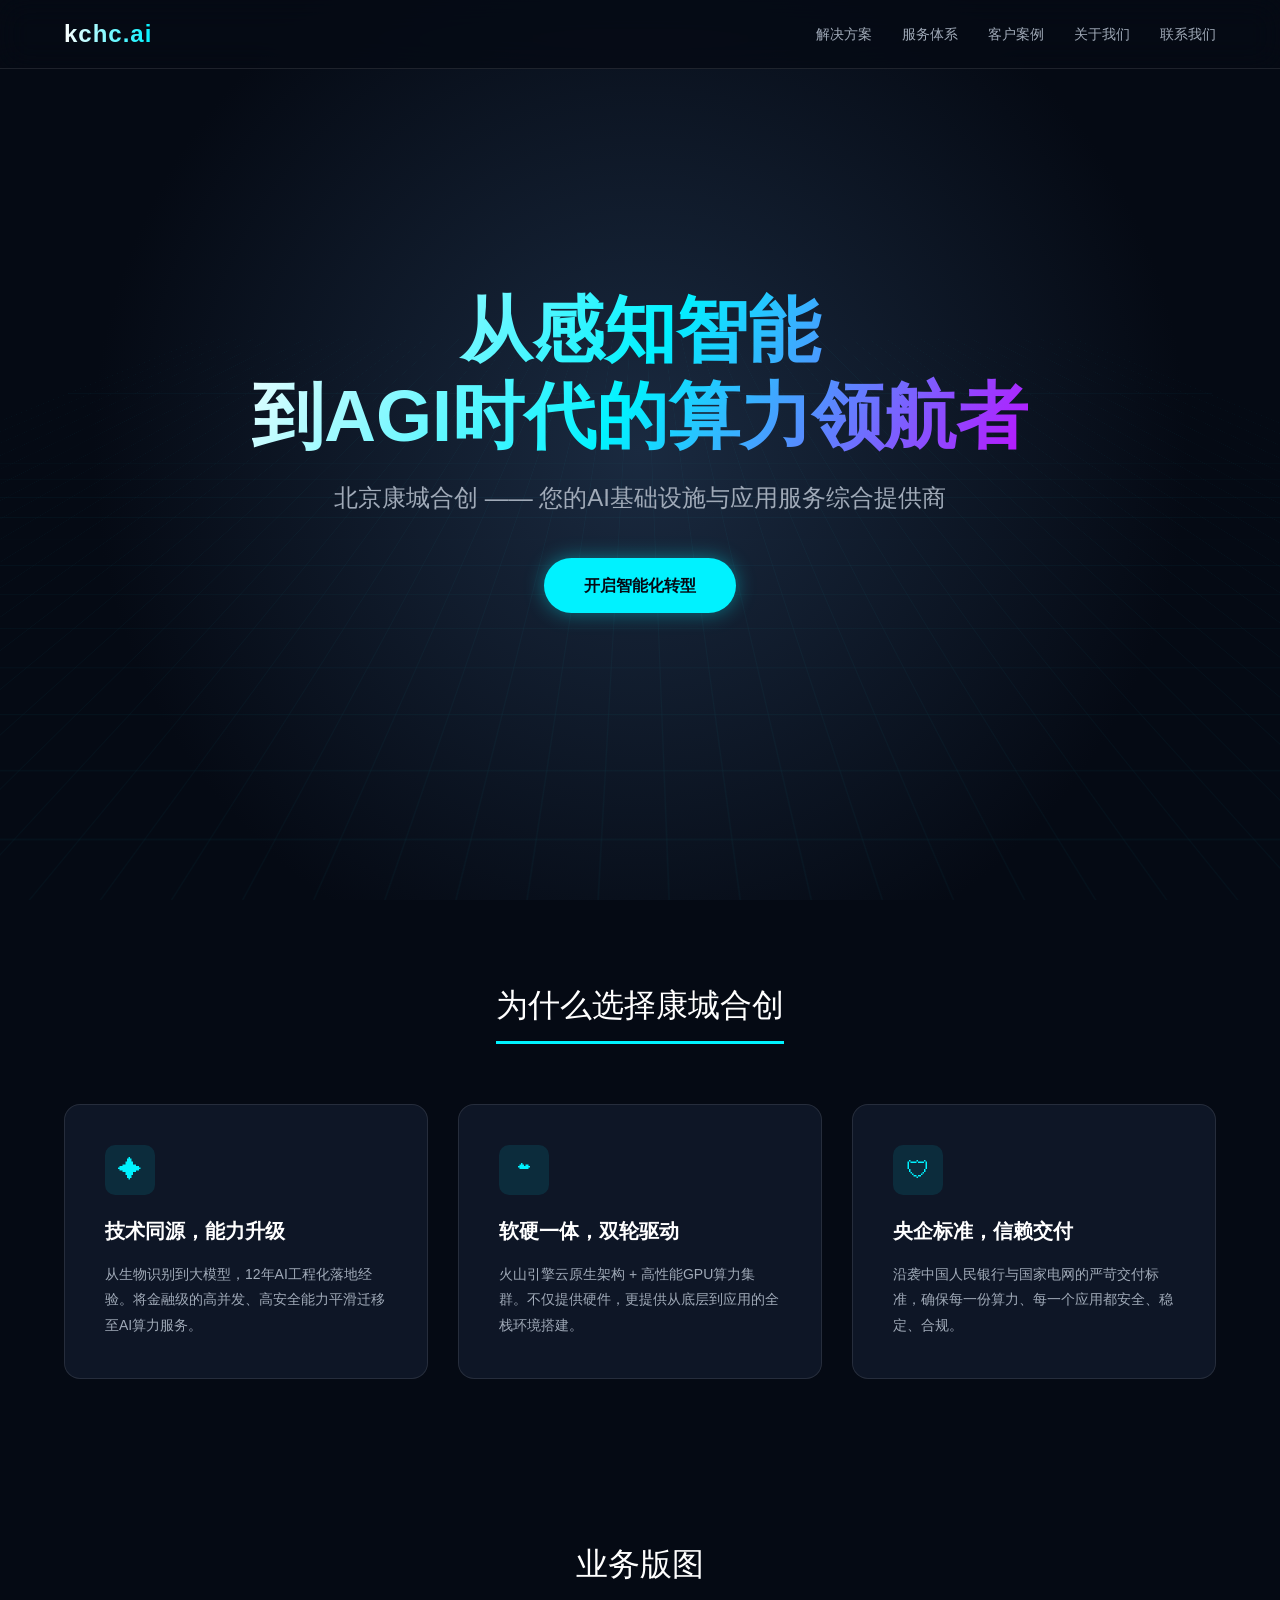
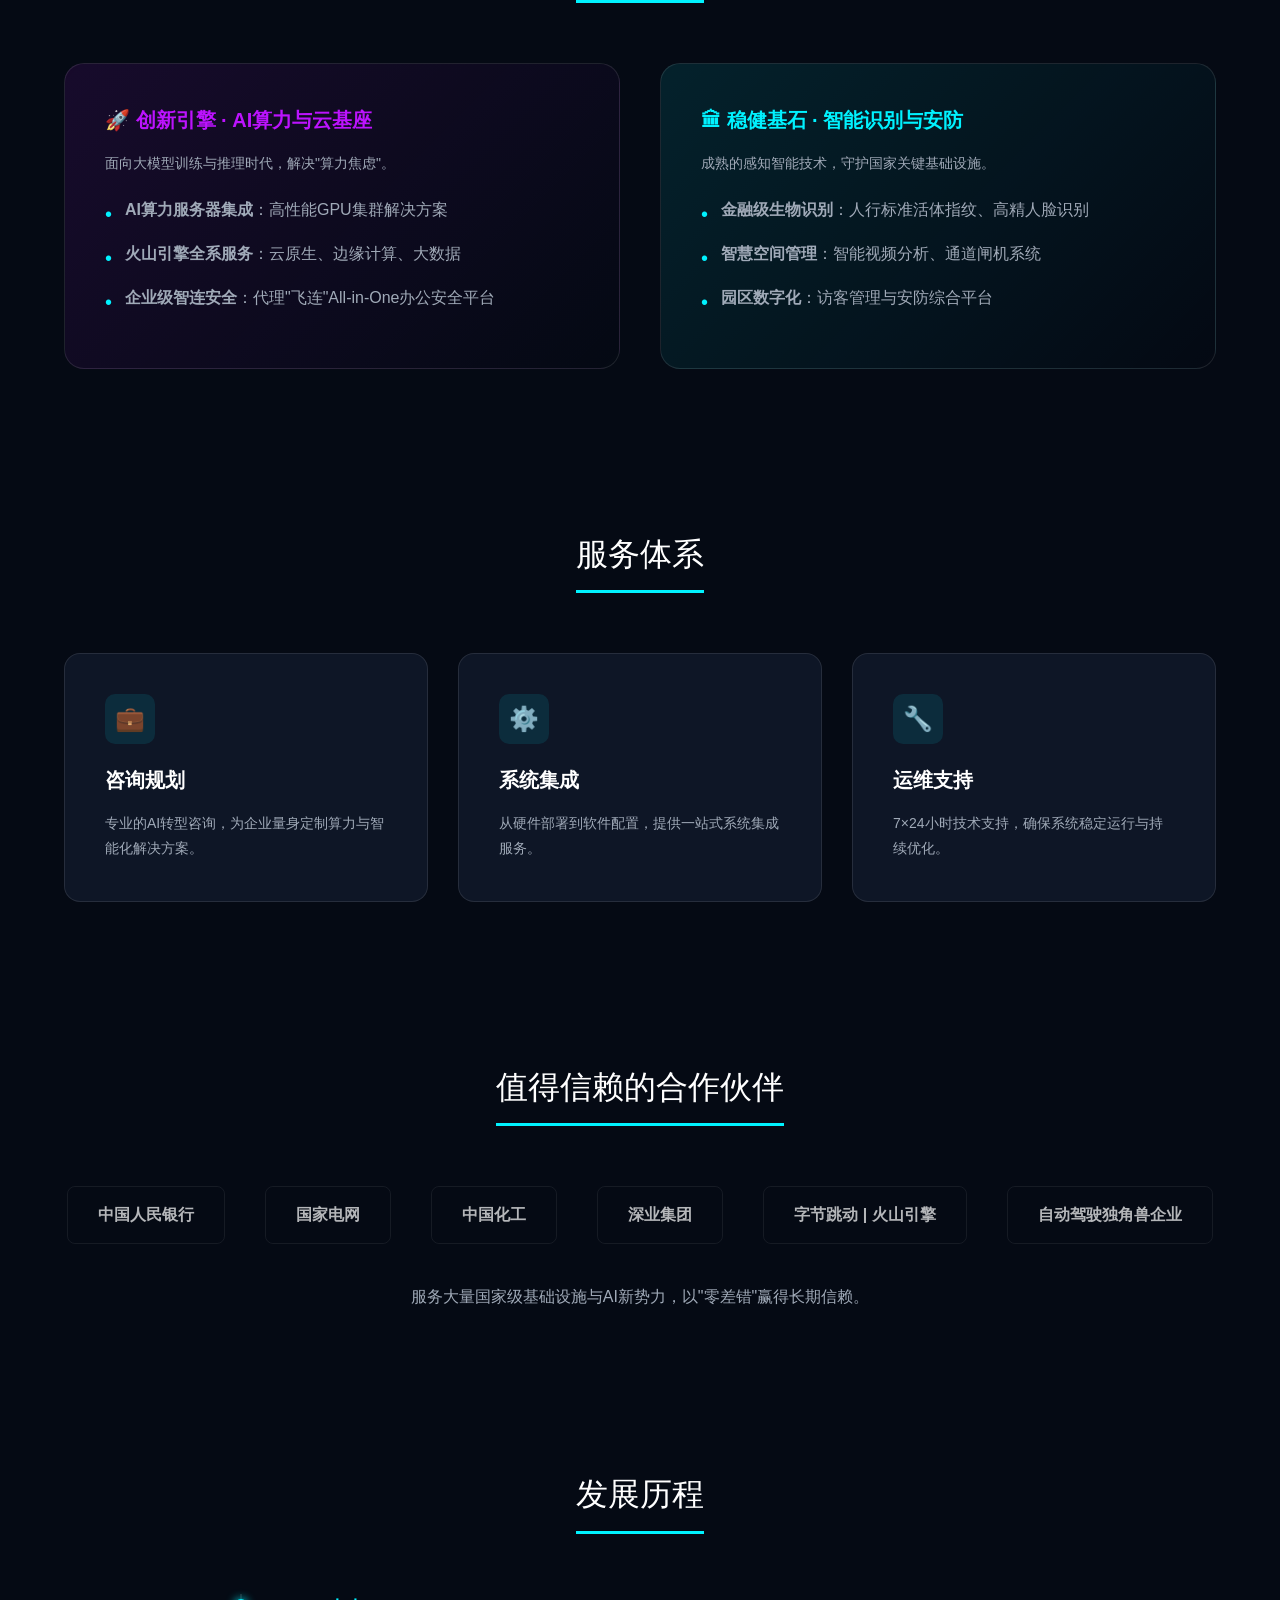
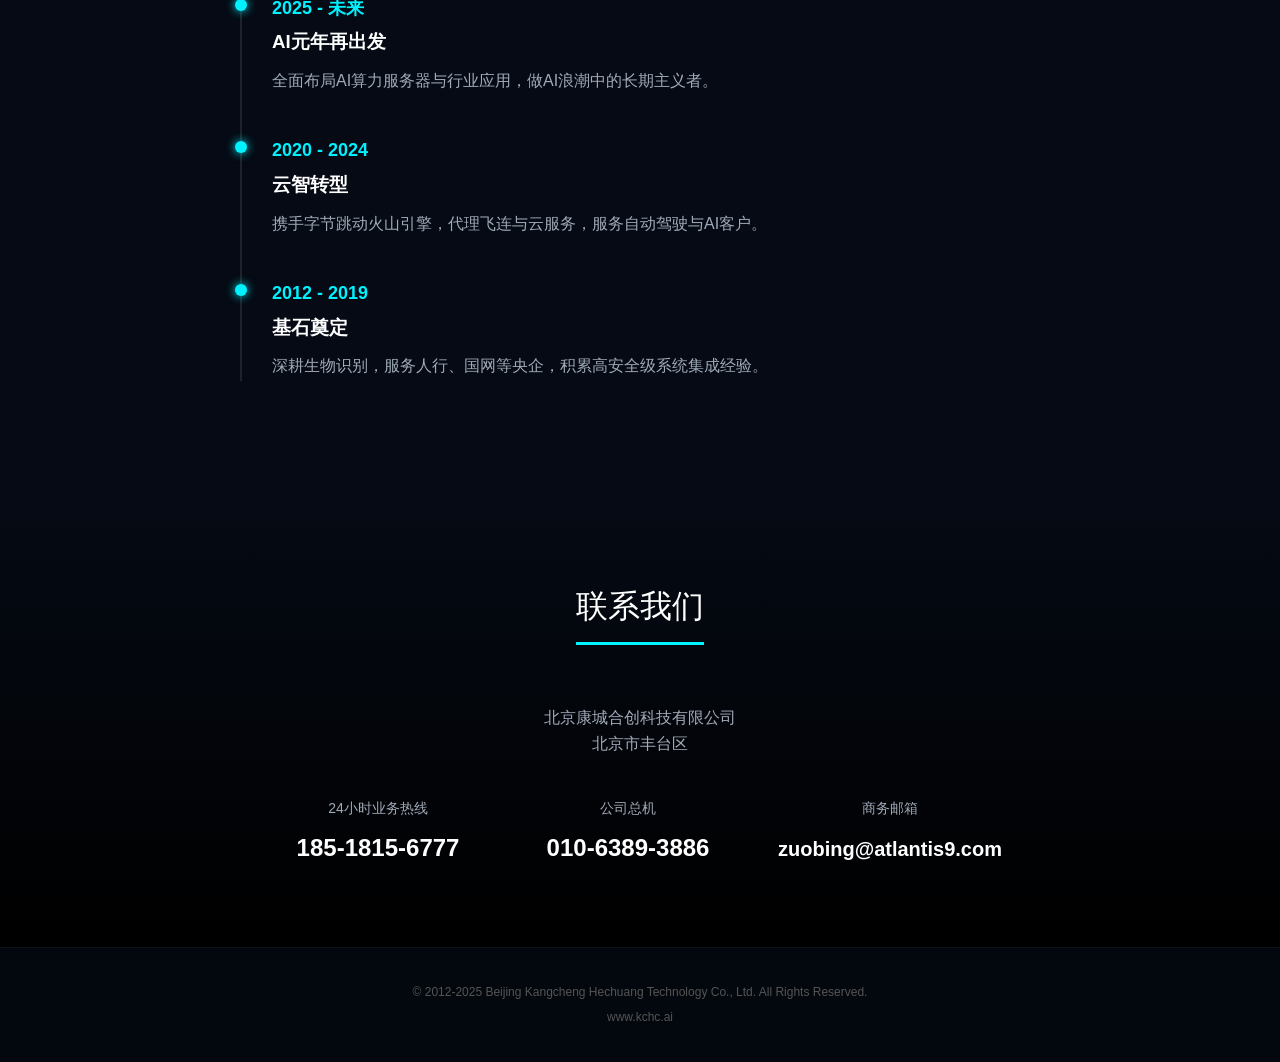
==== index.html @ 71f628bc "Add files via upload" ====
<!DOCTYPE html>
<html lang="zh-CN">
<head>
    <meta charset="UTF-8">
    <meta name="viewport" content="width=device-width, initial-scale=1.0, maximum-scale=1.0, user-scalable=no">
    <meta name="description" content="北京康城合创 - AGI时代的算力领航者，专业的AI基础设施与应用服务综合提供商">
    <meta name="keywords" content="AI算力,人工智能,大模型,生物识别,火山引擎,北京康城合创">
    <title>北京康城合创 | kchc.ai - AGI时代的算力领航者</title>
    <link rel="stylesheet" href="styles.css">
</head>
<body>

    <!-- 导航栏 -->
    <header>
        <div class="logo">kchc.ai</div>
        <nav class="nav-links">
            <a href="#solutions">解决方案</a>
            <a href="#services">服务体系</a>
            <a href="#cases">客户案例</a>
            <a href="#about">关于我们</a>
            <a href="#contact">联系我们</a>
        </nav>
        <div class="mobile-menu-btn" id="mobileMenuBtn">☰</div>
        <div class="mobile-menu" id="mobileMenu">
            <a href="#solutions">解决方案</a>
            <a href="#services">服务体系</a>
            <a href="#cases">客户案例</a>
            <a href="#about">关于我们</a>
            <a href="#contact">联系我们</a>
        </div>
    </header>

    <!-- Hero 首屏 -->
    <section class="hero">
        <h1>从感知智能<br>到AGI时代的算力领航者</h1>
        <p>北京康城合创 —— 您的AI基础设施与应用服务综合提供商</p>
        <div onclick="document.getElementById('contact').scrollIntoView({behavior: 'smooth'})" class="cta-btn">
            开启智能化转型
        </div>
    </section>

    <!-- 核心优势 -->
    <section class="scroll-anim" id="about">
        <div class="section-title"><span>为什么选择康城合创</span></div>
        <div class="features">
            <div class="card">
                <div class="icon-box">✦</div>
                <h3>技术同源，能力升级</h3>
                <p>从生物识别到大模型，12年AI工程化落地经验。将金融级的高并发、高安全能力平滑迁移至AI算力服务。</p>
            </div>
            <div class="card">
                <div class="icon-box">☁</div>
                <h3>软硬一体，双轮驱动</h3>
                <p>火山引擎云原生架构 + 高性能GPU算力集群。不仅提供硬件，更提供从底层到应用的全栈环境搭建。</p>
            </div>
            <div class="card">
                <div class="icon-box">🛡</div>
                <h3>央企标准，信赖交付</h3>
                <p>沿袭中国人民银行与国家电网的严苛交付标准，确保每一份算力、每一个应用都安全、稳定、合规。</p>
            </div>
        </div>
    </section>

    <!-- 业务版图 -->
    <section class="scroll-anim" id="solutions">
        <div class="section-title"><span>业务版图</span></div>
        <div class="business-layout">
            <!-- 创新引擎 -->
            <div class="biz-group biz-engine card">
                <h3 style="color: var(--accent-purple);">🚀 创新引擎 · AI算力与云基座</h3>
                <p style="margin-bottom: 20px;">面向大模型训练与推理时代，解决"算力焦虑"。</p>
                <ul class="biz-list">
                    <li><strong>AI算力服务器集成</strong>：高性能GPU集群解决方案</li>
                    <li><strong>火山引擎全系服务</strong>：云原生、边缘计算、大数据</li>
                    <li><strong>企业级智连安全</strong>：代理"飞连"All-in-One办公安全平台</li>
                </ul>
            </div>
            <!-- 稳健基石 -->
            <div class="biz-group biz-foundation card">
                <h3 style="color: var(--accent-cyan);">🏛 稳健基石 · 智能识别与安防</h3>
                <p style="margin-bottom: 20px;">成熟的感知智能技术，守护国家关键基础设施。</p>
                <ul class="biz-list">
                    <li><strong>金融级生物识别</strong>：人行标准活体指纹、高精人脸识别</li>
                    <li><strong>智慧空间管理</strong>：智能视频分析、通道闸机系统</li>
                    <li><strong>园区数字化</strong>：访客管理与安防综合平台</li>
                </ul>
            </div>
        </div>
    </section>

    <!-- 服务体系 -->
    <section class="scroll-anim" id="services">
        <div class="section-title"><span>服务体系</span></div>
        <div class="features">
            <div class="card">
                <div class="icon-box">💼</div>
                <h3>咨询规划</h3>
                <p>专业的AI转型咨询，为企业量身定制算力与智能化解决方案。</p>
            </div>
            <div class="card">
                <div class="icon-box">⚙️</div>
                <h3>系统集成</h3>
                <p>从硬件部署到软件配置，提供一站式系统集成服务。</p>
            </div>
            <div class="card">
                <div class="icon-box">🔧</div>
                <h3>运维支持</h3>
                <p>7×24小时技术支持，确保系统稳定运行与持续优化。</p>
            </div>
        </div>
    </section>

    <!-- 客户案例 -->
    <section class="scroll-anim" id="cases">
        <div class="section-title"><span>值得信赖的合作伙伴</span></div>
        <div class="logos">
            <div class="logo-item">中国人民银行</div>
            <div class="logo-item">国家电网</div>
            <div class="logo-item">中国化工</div>
            <div class="logo-item">深业集团</div>
            <div class="logo-item">字节跳动 | 火山引擎</div>
            <div class="logo-item">自动驾驶独角兽企业</div>
        </div>
        <div style="text-align: center; margin-top: 40px; color: var(--text-sub);">
            <p>服务大量国家级基础设施与AI新势力，以"零差错"赢得长期信赖。</p>
        </div>
    </section>

    <!-- 发展历程 -->
    <section class="scroll-anim">
        <div class="section-title"><span>发展历程</span></div>
        <div class="timeline">
            <div class="timeline-item">
                <span class="year">2025 - 未来</span>
                <h3>AI元年再出发</h3>
                <p>全面布局AI算力服务器与行业应用，做AI浪潮中的长期主义者。</p>
            </div>
            <div class="timeline-item">
                <span class="year">2020 - 2024</span>
                <h3>云智转型</h3>
                <p>携手字节跳动火山引擎，代理飞连与云服务，服务自动驾驶与AI客户。</p>
            </div>
            <div class="timeline-item">
                <span class="year">2012 - 2019</span>
                <h3>基石奠定</h3>
                <p>深耕生物识别，服务人行、国网等央企，积累高安全级系统集成经验。</p>
            </div>
        </div>
    </section>

    <!-- 联系我们 -->
    <section class="contact-section scroll-anim" id="contact">
        <div class="section-title"><span>联系我们</span></div>
        <p style="color: var(--text-sub);">北京康城合创科技有限公司</p>
        <p style="color: var(--text-sub); margin-bottom: 30px;">北京市丰台区</p>
        
        <div class="contact-box">
            <div class="contact-item">
                <h4>24小时业务热线</h4>
                <p><a href="tel:18518156777">185-1815-6777</a></p>
            </div>
            <div class="contact-item">
                <h4>公司总机</h4>
                <p><a href="tel:01063893886">010-6389-3886</a></p>
            </div>
            <div class="contact-item">
                <h4>商务邮箱</h4>
                <p><a href="mailto:zuobing@atlantis9.com" style="font-size: 20px;">zuobing@atlantis9.com</a></p>
            </div>
        </div>
    </section>

    <footer>
        <p>© 2012-2025 Beijing Kangcheng Hechuang Technology Co., Ltd. All Rights Reserved.</p>
        <p>www.kchc.ai</p>
    </footer>

    <script src="script.js"></script>
</body>
</html>
---- styles.css ----
/* --- 全局变量与重置 --- */
:root {
    --bg-color: #050a14;
    --card-bg: rgba(20, 30, 50, 0.6);
    --text-main: #ffffff;
    --text-sub: #a0aab8;
    --accent-cyan: #00f2ff;
    --accent-purple: #bc13fe;
    --glass-border: rgba(255, 255, 255, 0.1);
}

* { 
    margin: 0; 
    padding: 0; 
    box-sizing: border-box; 
}

body {
    font-family: 'Helvetica Neue', Helvetica, Arial, sans-serif;
    background-color: var(--bg-color);
    color: var(--text-main);
    line-height: 1.6;
    overflow-x: hidden;
    -webkit-font-smoothing: antialiased;
}

a { 
    text-decoration: none; 
    color: inherit; 
}

ul { 
    list-style: none; 
}

/* --- 动画关键帧 --- */
@keyframes flow {
    0% { background-position: 0% 50%; }
    50% { background-position: 100% 50%; }
    100% { background-position: 0% 50%; }
}

@keyframes float {
    0%, 100% { transform: translateY(0); }
    50% { transform: translateY(-10px); }
}

@keyframes fadeInUp {
    from { 
        opacity: 0; 
        transform: translateY(30px); 
    }
    to { 
        opacity: 1; 
        transform: translateY(0); 
    }
}

/* --- 导航栏 --- */
header {
    position: fixed;
    top: 0;
    width: 100%;
    padding: 15px 5%;
    display: flex;
    justify-content: space-between;
    align-items: center;
    background: rgba(5, 10, 20, 0.8);
    backdrop-filter: blur(15px);
    z-index: 1000;
    border-bottom: 1px solid var(--glass-border);
    transition: all 0.3s ease;
}

header.scrolled {
    background: rgba(5, 10, 20, 0.95);
    box-shadow: 0 2px 20px rgba(0, 0, 0, 0.3);
}

.logo {
    font-size: 24px;
    font-weight: 700;
    background: linear-gradient(90deg, #fff, var(--accent-cyan));
    -webkit-background-clip: text;
    -webkit-text-fill-color: transparent;
    background-clip: text;
    letter-spacing: 1px;
    cursor: pointer;
}

.nav-links { 
    display: flex; 
    gap: 30px; 
}

.nav-links a { 
    font-size: 14px; 
    color: var(--text-sub); 
    transition: 0.3s; 
    position: relative;
}

.nav-links a::after {
    content: '';
    position: absolute;
    bottom: -5px;
    left: 0;
    width: 0;
    height: 2px;
    background: var(--accent-cyan);
    transition: width 0.3s ease;
}

.nav-links a:hover { 
    color: var(--accent-cyan); 
}

.nav-links a:hover::after {
    width: 100%;
}

.mobile-menu-btn { 
    display: none; 
    font-size: 24px; 
    color: #fff; 
    cursor: pointer;
    z-index: 1001;
}

.mobile-menu {
    display: none;
    position: fixed;
    top: 0;
    right: -100%;
    width: 70%;
    max-width: 300px;
    height: 100vh;
    background: rgba(5, 10, 20, 0.98);
    backdrop-filter: blur(20px);
    padding: 80px 30px 30px;
    flex-direction: column;
    gap: 20px;
    transition: right 0.3s ease;
    z-index: 1000;
    border-left: 1px solid var(--glass-border);
}

.mobile-menu.active {
    right: 0;
}

.mobile-menu a {
    color: var(--text-sub);
    font-size: 18px;
    padding: 10px 0;
    border-bottom: 1px solid rgba(255, 255, 255, 0.05);
    transition: 0.3s;
}

.mobile-menu a:hover {
    color: var(--accent-cyan);
    padding-left: 10px;
}

/* --- Hero 首屏 --- */
.hero {
    height: 100vh;
    display: flex;
    flex-direction: column;
    justify-content: center;
    align-items: center;
    text-align: center;
    padding: 0 5%;
    position: relative;
    background: radial-gradient(circle at center, #1a2a40 0%, var(--bg-color) 70%);
    overflow: hidden;
}

/* 背景动态网格 */
.hero::before {
    content: '';
    position: absolute;
    width: 200%;
    height: 200%;
    background: linear-gradient(rgba(0, 242, 255, 0.1) 1px, transparent 1px),
                linear-gradient(90deg, rgba(0, 242, 255, 0.1) 1px, transparent 1px);
    background-size: 50px 50px;
    transform: perspective(500px) rotateX(60deg) translateY(-100px) translateZ(-200px);
    animation: flow 100s linear infinite;
    opacity: 0.3;
}

.hero h1 {
    font-size: clamp(2.5rem, 6vw, 4.5rem);
    font-weight: 800;
    line-height: 1.2;
    margin-bottom: 20px;
    background: linear-gradient(120deg, #ffffff, var(--accent-cyan), var(--accent-purple));
    -webkit-background-clip: text;
    -webkit-text-fill-color: transparent;
    background-clip: text;
    position: relative;
    z-index: 1;
    animation: fadeInUp 1s ease-out;
}

.hero p {
    font-size: clamp(1rem, 2vw, 1.5rem);
    color: var(--text-sub);
    max-width: 800px;
    margin-bottom: 40px;
    position: relative;
    z-index: 1;
    animation: fadeInUp 1s ease-out 0.2s both;
}

.cta-btn {
    padding: 15px 40px;
    font-size: 16px;
    font-weight: 600;
    color: var(--bg-color);
    background: var(--accent-cyan);
    border: none;
    border-radius: 30px;
    box-shadow: 0 0 20px rgba(0, 242, 255, 0.4);
    transition: 0.3s;
    position: relative;
    z-index: 1;
    cursor: pointer;
    animation: fadeInUp 1s ease-out 0.4s both;
}

.cta-btn:hover {
    transform: scale(1.05);
    background: #fff;
    box-shadow: 0 0 30px rgba(255, 255, 255, 0.6);
}

/* --- 通用板块样式 --- */
section {
    padding: 80px 5%;
    position: relative;
}

.section-title {
    font-size: clamp(24px, 4vw, 32px);
    margin-bottom: 60px;
    text-align: center;
}

.section-title span {
    border-bottom: 3px solid var(--accent-cyan);
    padding-bottom: 10px;
    display: inline-block;
}

/* --- 核心优势 (Cards) --- */
.features {
    display: grid;
    grid-template-columns: repeat(auto-fit, minmax(300px, 1fr));
    gap: 30px;
}

.card {
    background: var(--card-bg);
    border: 1px solid var(--glass-border);
    border-radius: 16px;
    padding: 40px;
    transition: 0.4s;
    position: relative;
    overflow: hidden;
    opacity: 0;
    transform: translateY(30px);
}

.card::before {
    content: '';
    position: absolute;
    top: 0;
    left: -100%;
    width: 100%;
    height: 100%;
    background: linear-gradient(90deg, transparent, rgba(0, 242, 255, 0.1), transparent);
    transition: left 0.5s ease;
}

.card:hover::before {
    left: 100%;
}

.card:hover {
    transform: translateY(-10px);
    border-color: var(--accent-cyan);
    box-shadow: 0 10px 40px -10px rgba(0, 242, 255, 0.2);
}

.card h3 { 
    font-size: 20px; 
    margin-bottom: 15px; 
    color: #fff; 
}

.card p { 
    font-size: 14px; 
    color: var(--text-sub); 
    line-height: 1.8;
}

.icon-box {
    width: 50px; 
    height: 50px;
    background: rgba(0, 242, 255, 0.1);
    border-radius: 10px;
    display: flex; 
    align-items: center; 
    justify-content: center;
    margin-bottom: 20px;
    color: var(--accent-cyan);
    font-size: 24px;
    transition: 0.3s;
}

.card:hover .icon-box {
    background: rgba(0, 242, 255, 0.2);
    transform: scale(1.1);
}

/* --- 业务版图 --- */
.business-layout {
    display: grid;
    grid-template-columns: 1fr 1fr;
    gap: 40px;
}

.biz-group {
    padding: 40px;
    border-radius: 20px;
    border: 1px solid var(--glass-border);
    transition: 0.4s;
}

.biz-group:hover {
    transform: translateY(-5px);
    box-shadow: 0 15px 50px -10px rgba(0, 242, 255, 0.2);
}

.biz-engine {
    background: linear-gradient(135deg, rgba(188, 19, 254, 0.1), rgba(0, 0, 0, 0));
}

.biz-foundation {
    background: linear-gradient(135deg, rgba(0, 242, 255, 0.1), rgba(0, 0, 0, 0));
}

.biz-list li {
    margin-bottom: 15px;
    padding-left: 20px;
    position: relative;
    color: var(--text-sub);
    line-height: 1.8;
}

.biz-list li::before {
    content: '•';
    color: var(--accent-cyan);
    position: absolute;
    left: 0;
    font-size: 20px;
}

/* --- 案例 --- */
.logos {
    display: flex;
    flex-wrap: wrap;
    justify-content: center;
    gap: 40px;
    opacity: 0.7;
}

.logo-item {
    padding: 15px 30px;
    border: 1px solid var(--glass-border);
    border-radius: 8px;
    color: #fff;
    font-weight: bold;
    font-size: 16px;
    transition: 0.3s;
    cursor: default;
}

.logo-item:hover {
    opacity: 1;
    border-color: var(--accent-cyan);
    transform: translateY(-5px);
    box-shadow: 0 5px 20px rgba(0, 242, 255, 0.2);
}

/* --- 发展历程 --- */
.timeline {
    max-width: 800px;
    margin: 0 auto;
    border-left: 2px solid var(--glass-border);
    padding-left: 30px;
    position: relative;
}

.timeline-item {
    margin-bottom: 40px;
    position: relative;
    opacity: 0;
    transform: translateX(-30px);
    transition: 0.6s ease;
}

.timeline-item.visible {
    opacity: 1;
    transform: translateX(0);
}

.timeline-item::before {
    content: '';
    width: 12px; 
    height: 12px;
    background: var(--accent-cyan);
    border-radius: 50%;
    position: absolute;
    left: -37px;
    top: 5px;
    box-shadow: 0 0 10px var(--accent-cyan);
}

.year { 
    color: var(--accent-cyan); 
    font-weight: bold; 
    margin-bottom: 5px; 
    display: block;
    font-size: 18px;
}

.timeline-item h3 {
    margin-bottom: 10px;
    color: #fff;
}

.timeline-item p {
    color: var(--text-sub);
    line-height: 1.8;
}

/* --- 联系方式 --- */
.contact-section {
    background: linear-gradient(to top, #000, var(--bg-color));
    text-align: center;
}

.contact-box {
    display: flex;
    flex-wrap: wrap;
    justify-content: center;
    gap: 50px;
    margin-top: 40px;
}

.contact-item {
    min-width: 200px;
}

.contact-item h4 { 
    color: var(--text-sub); 
    margin-bottom: 10px; 
    font-size: 14px;
    font-weight: normal;
}

.contact-item p { 
    font-size: 24px; 
    font-weight: 700; 
    color: #fff; 
}

.contact-item a { 
    transition: 0.3s; 
    display: inline-block;
}

.contact-item a:hover { 
    color: var(--accent-cyan); 
    text-shadow: 0 0 15px var(--accent-cyan); 
    transform: scale(1.05);
}

/* --- Footer --- */
footer {
    text-align: center;
    padding: 30px;
    font-size: 12px;
    color: #555;
    border-top: 1px solid rgba(255,255,255,0.05);
    background: rgba(0, 0, 0, 0.3);
}

footer p {
    margin: 5px 0;
}

/* --- 响应式调整 --- */
@media (max-width: 768px) {
    .nav-links { 
        display: none; 
    }
    
    .mobile-menu-btn { 
        display: block; 
    }
    
    .hero h1 { 
        font-size: 2.2rem; 
    }
    
    .business-layout { 
        grid-template-columns: 1fr; 
    }
    
    .contact-item p { 
        font-size: 18px; 
    }
    
    .features { 
        grid-template-columns: 1fr; 
    }
    
    .contact-box {
        flex-direction: column;
        gap: 30px;
    }
    
    section {
        padding: 60px 5%;
    }
}

@media (max-width: 480px) {
    .hero h1 {
        font-size: 1.8rem;
    }
    
    .hero p {
        font-size: 0.9rem;
    }
    
    .card {
        padding: 30px 20px;
    }
    
    .biz-group {
        padding: 30px 20px;
    }
}

/* 动画类 */
.visible {
    animation: fadeInUp 0.8s ease-out forwards;
}

/* 平滑滚动 */
html {
    scroll-behavior: smooth;
}
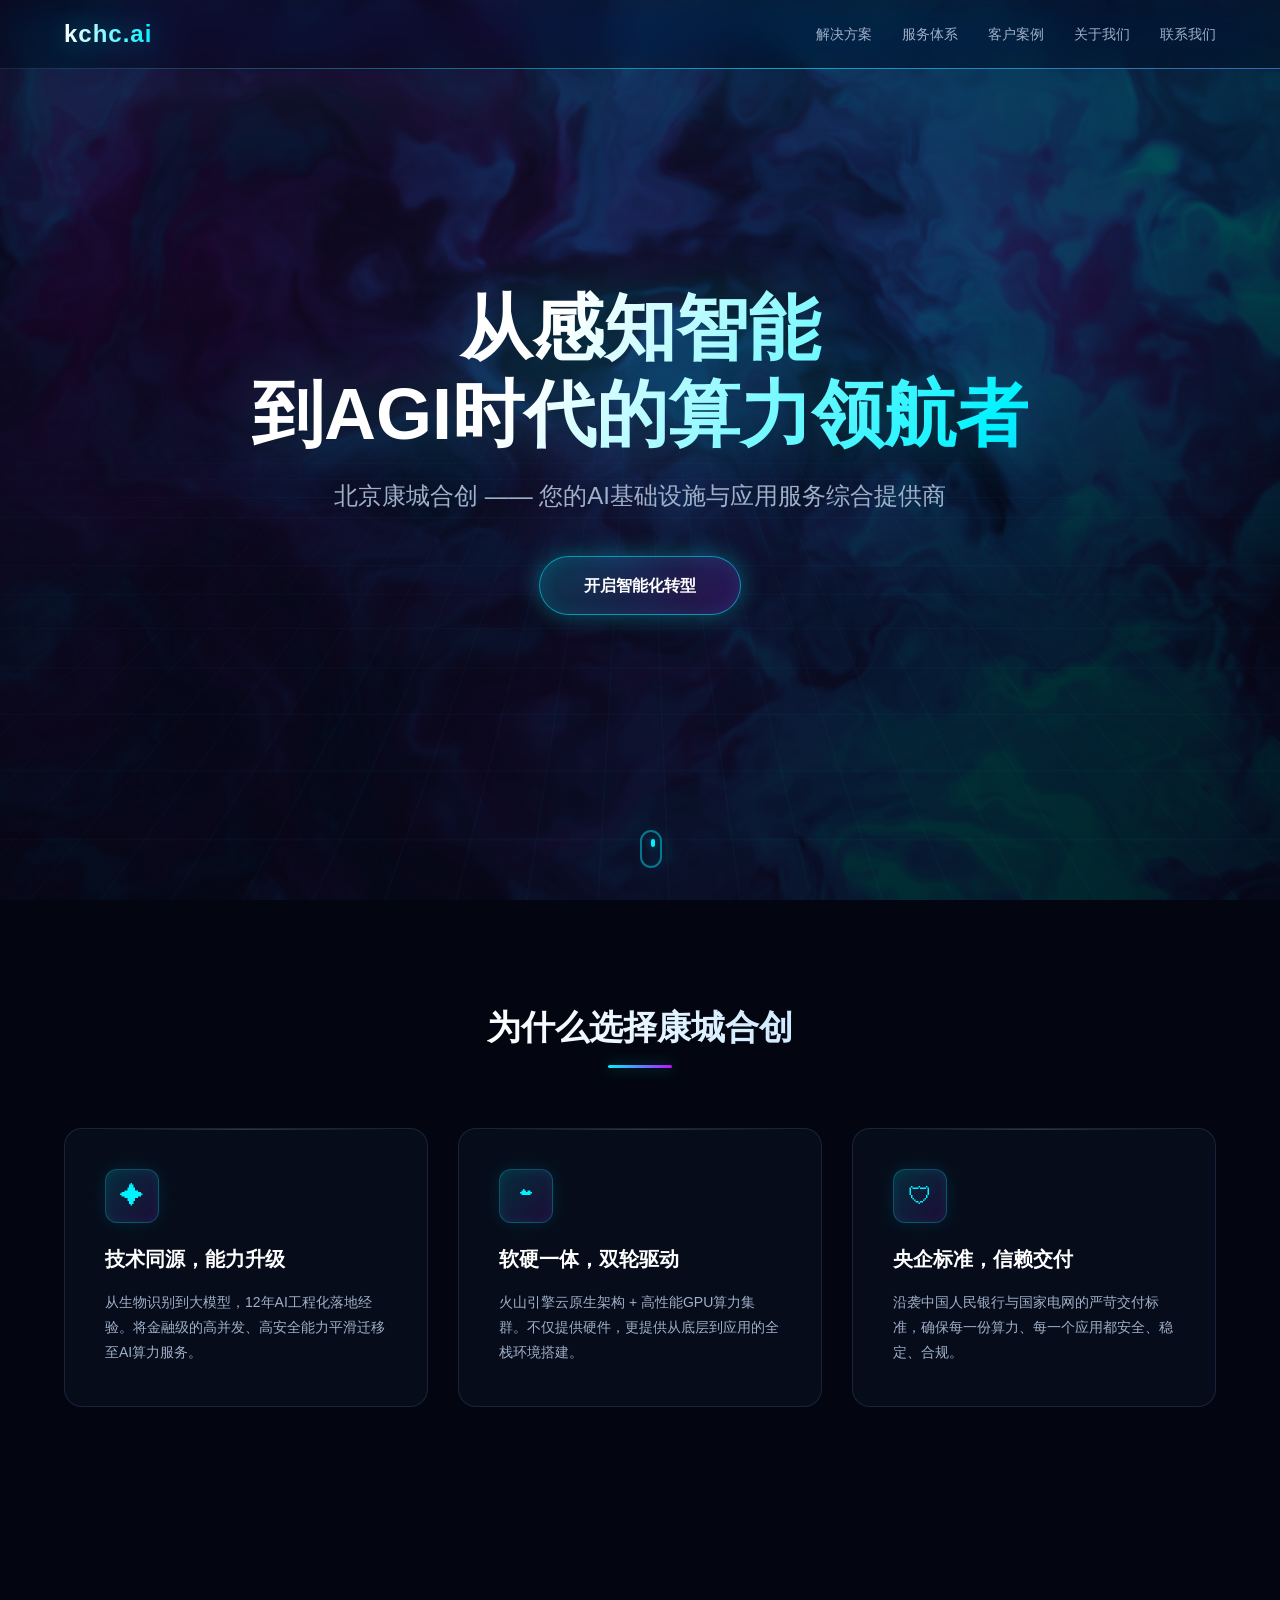
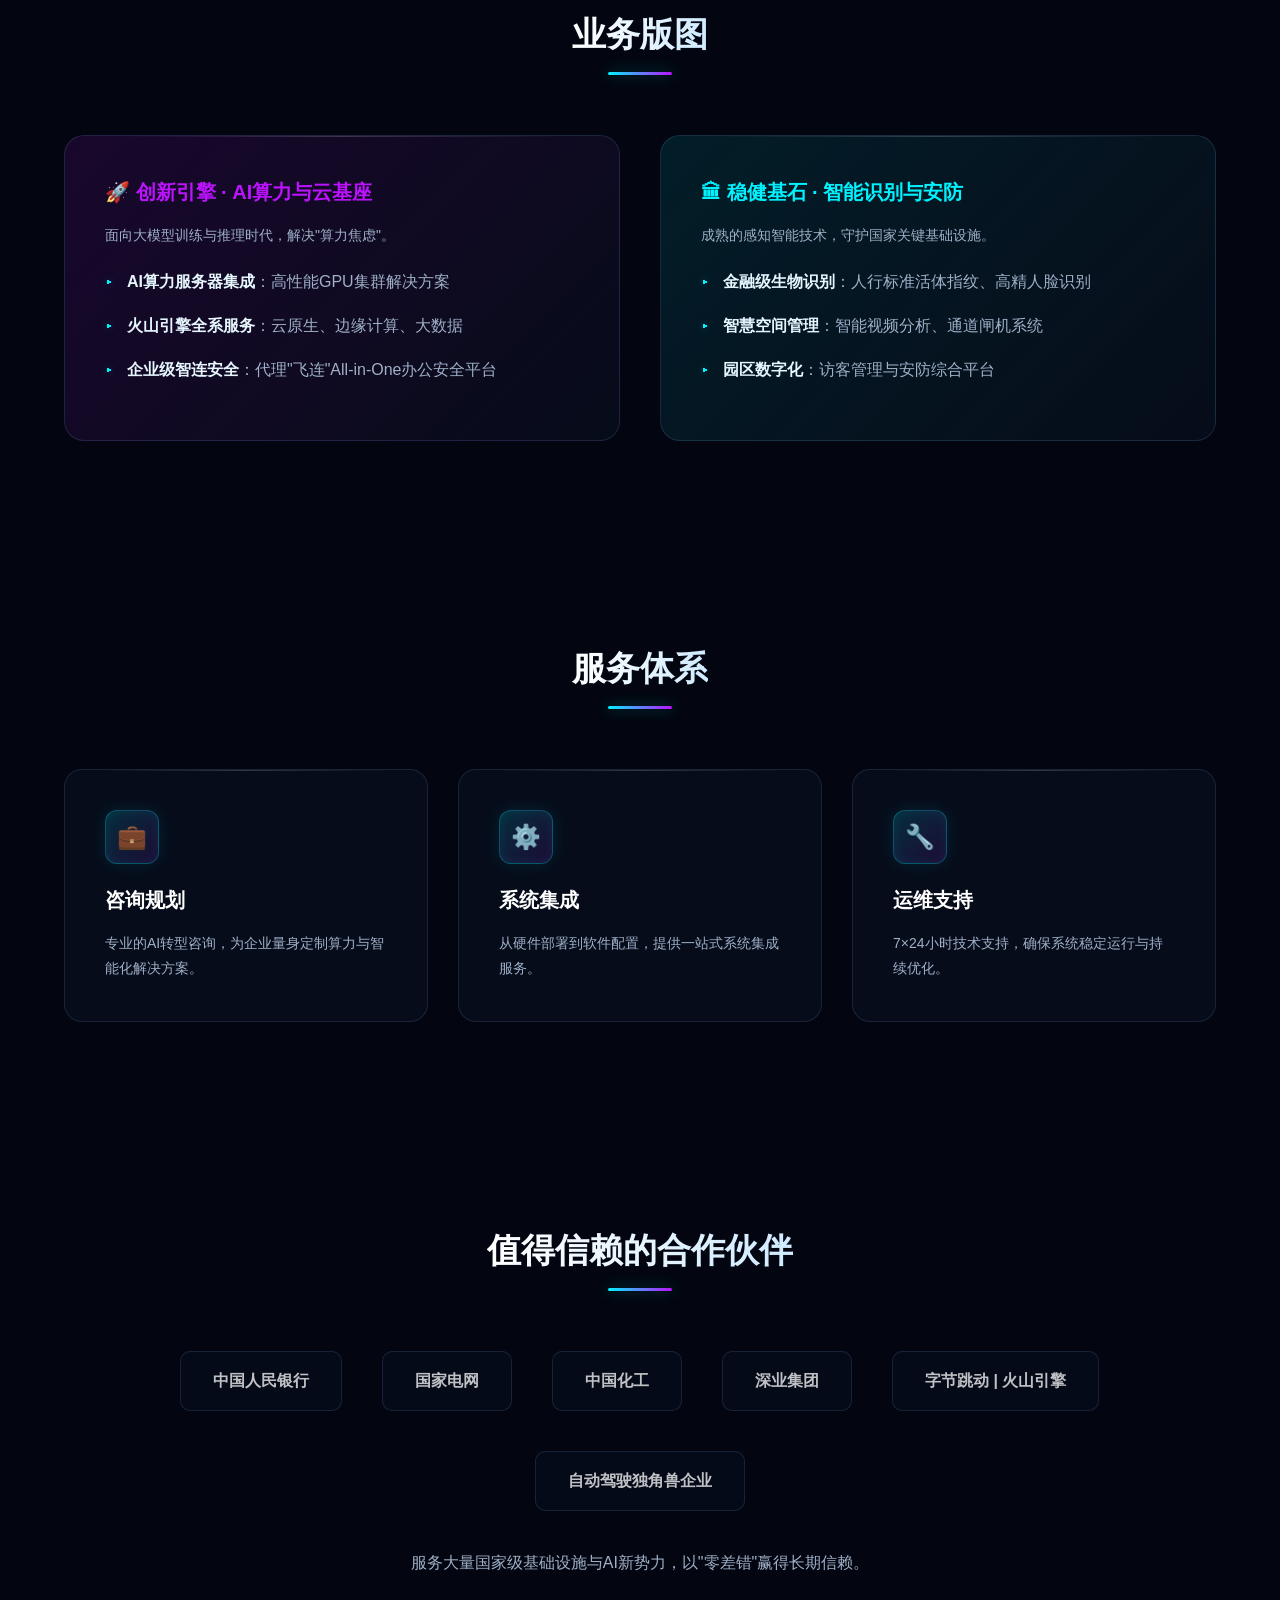
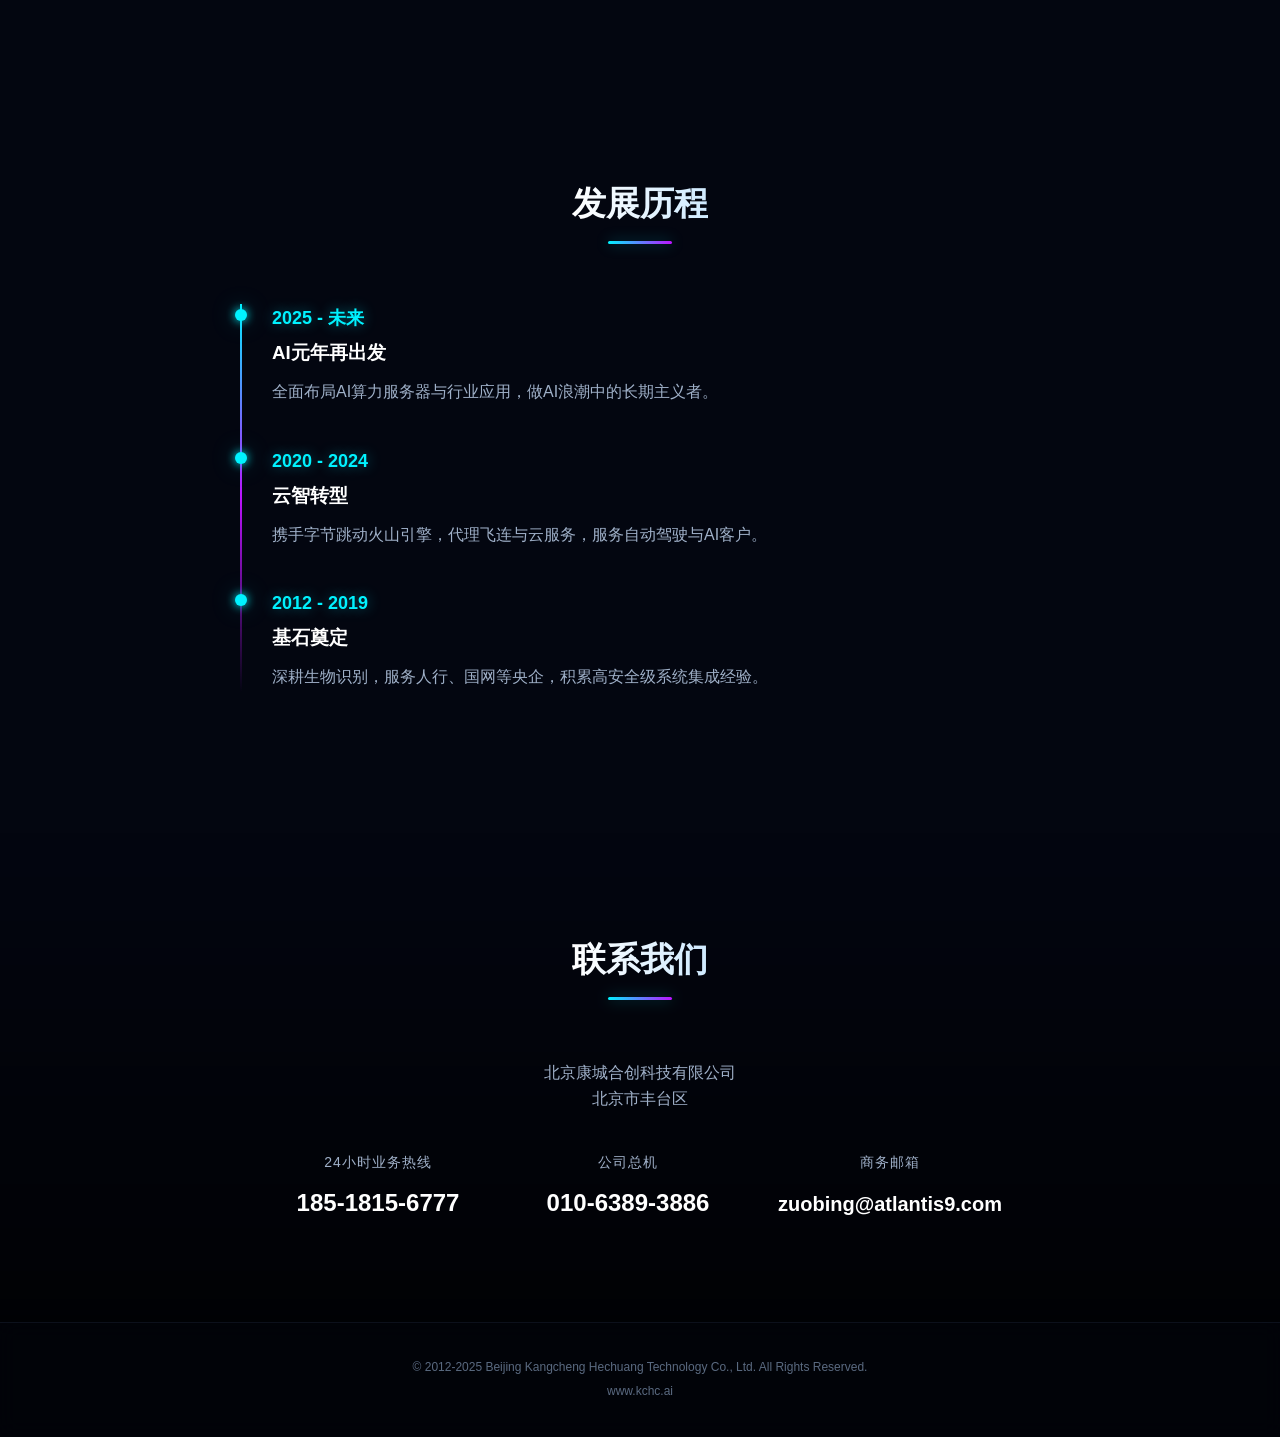
==== commit 6091015f: "Add files via upload" ====
--- a/index.html
+++ b/index.html
@@ -7,8 +7,12 @@
     <meta name="keywords" content="AI算力,人工智能,大模型,生物识别,火山引擎,北京康城合创">
     <title>北京康城合创 | kchc.ai - AGI时代的算力领航者</title>
     <link rel="stylesheet" href="styles.css">
+    <noscript><style>body { opacity: 1 !important; }</style></noscript>
 </head>
 <body>
+
+    <!-- WebGL 流体动态背景 -->
+    <canvas id="fluid-canvas"></canvas>
 
     <!-- 导航栏 -->
     <header>
@@ -37,6 +41,7 @@
         <div onclick="document.getElementById('contact').scrollIntoView({behavior: 'smooth'})" class="cta-btn">
             开启智能化转型
         </div>
+        <div class="scroll-indicator" aria-hidden="true"></div>
     </section>
 
     <!-- 核心优势 -->
--- a/styles.css
+++ b/styles.css
@@ -1,581 +1,856 @@
-/* --- 全局变量与重置 --- */
-:root {
-    --bg-color: #050a14;
-    --card-bg: rgba(20, 30, 50, 0.6);
-    --text-main: #ffffff;
-    --text-sub: #a0aab8;
-    --accent-cyan: #00f2ff;
-    --accent-purple: #bc13fe;
-    --glass-border: rgba(255, 255, 255, 0.1);
-}
-
-* { 
-    margin: 0; 
-    padding: 0; 
-    box-sizing: border-box; 
-}
-
-body {
-    font-family: 'Helvetica Neue', Helvetica, Arial, sans-serif;
-    background-color: var(--bg-color);
-    color: var(--text-main);
-    line-height: 1.6;
-    overflow-x: hidden;
-    -webkit-font-smoothing: antialiased;
-}
-
-a { 
-    text-decoration: none; 
-    color: inherit; 
-}
-
-ul { 
-    list-style: none; 
-}
-
-/* --- 动画关键帧 --- */
-@keyframes flow {
-    0% { background-position: 0% 50%; }
-    50% { background-position: 100% 50%; }
-    100% { background-position: 0% 50%; }
-}
-
-@keyframes float {
-    0%, 100% { transform: translateY(0); }
-    50% { transform: translateY(-10px); }
-}
-
-@keyframes fadeInUp {
-    from { 
-        opacity: 0; 
-        transform: translateY(30px); 
-    }
-    to { 
-        opacity: 1; 
-        transform: translateY(0); 
-    }
-}
-
-/* --- 导航栏 --- */
-header {
-    position: fixed;
-    top: 0;
-    width: 100%;
-    padding: 15px 5%;
-    display: flex;
-    justify-content: space-between;
-    align-items: center;
-    background: rgba(5, 10, 20, 0.8);
-    backdrop-filter: blur(15px);
-    z-index: 1000;
-    border-bottom: 1px solid var(--glass-border);
-    transition: all 0.3s ease;
-}
-
-header.scrolled {
-    background: rgba(5, 10, 20, 0.95);
-    box-shadow: 0 2px 20px rgba(0, 0, 0, 0.3);
-}
-
-.logo {
-    font-size: 24px;
-    font-weight: 700;
-    background: linear-gradient(90deg, #fff, var(--accent-cyan));
-    -webkit-background-clip: text;
-    -webkit-text-fill-color: transparent;
-    background-clip: text;
-    letter-spacing: 1px;
-    cursor: pointer;
-}
-
-.nav-links { 
-    display: flex; 
-    gap: 30px; 
-}
-
-.nav-links a { 
-    font-size: 14px; 
-    color: var(--text-sub); 
-    transition: 0.3s; 
-    position: relative;
-}
-
-.nav-links a::after {
-    content: '';
-    position: absolute;
-    bottom: -5px;
-    left: 0;
-    width: 0;
-    height: 2px;
-    background: var(--accent-cyan);
-    transition: width 0.3s ease;
-}
-
-.nav-links a:hover { 
-    color: var(--accent-cyan); 
-}
-
-.nav-links a:hover::after {
-    width: 100%;
-}
-
-.mobile-menu-btn { 
-    display: none; 
-    font-size: 24px; 
-    color: #fff; 
-    cursor: pointer;
-    z-index: 1001;
-}
-
-.mobile-menu {
-    display: none;
-    position: fixed;
-    top: 0;
-    right: -100%;
-    width: 70%;
-    max-width: 300px;
-    height: 100vh;
-    background: rgba(5, 10, 20, 0.98);
-    backdrop-filter: blur(20px);
-    padding: 80px 30px 30px;
-    flex-direction: column;
-    gap: 20px;
-    transition: right 0.3s ease;
-    z-index: 1000;
-    border-left: 1px solid var(--glass-border);
-}
-
-.mobile-menu.active {
-    right: 0;
-}
-
-.mobile-menu a {
-    color: var(--text-sub);
-    font-size: 18px;
-    padding: 10px 0;
-    border-bottom: 1px solid rgba(255, 255, 255, 0.05);
-    transition: 0.3s;
-}
-
-.mobile-menu a:hover {
-    color: var(--accent-cyan);
-    padding-left: 10px;
-}
-
-/* --- Hero 首屏 --- */
-.hero {
-    height: 100vh;
-    display: flex;
-    flex-direction: column;
-    justify-content: center;
-    align-items: center;
-    text-align: center;
-    padding: 0 5%;
-    position: relative;
-    background: radial-gradient(circle at center, #1a2a40 0%, var(--bg-color) 70%);
-    overflow: hidden;
-}
-
-/* 背景动态网格 */
-.hero::before {
-    content: '';
-    position: absolute;
-    width: 200%;
-    height: 200%;
-    background: linear-gradient(rgba(0, 242, 255, 0.1) 1px, transparent 1px),
-                linear-gradient(90deg, rgba(0, 242, 255, 0.1) 1px, transparent 1px);
-    background-size: 50px 50px;
-    transform: perspective(500px) rotateX(60deg) translateY(-100px) translateZ(-200px);
-    animation: flow 100s linear infinite;
-    opacity: 0.3;
-}
-
-.hero h1 {
-    font-size: clamp(2.5rem, 6vw, 4.5rem);
-    font-weight: 800;
-    line-height: 1.2;
-    margin-bottom: 20px;
-    background: linear-gradient(120deg, #ffffff, var(--accent-cyan), var(--accent-purple));
-    -webkit-background-clip: text;
-    -webkit-text-fill-color: transparent;
-    background-clip: text;
-    position: relative;
-    z-index: 1;
-    animation: fadeInUp 1s ease-out;
-}
-
-.hero p {
-    font-size: clamp(1rem, 2vw, 1.5rem);
-    color: var(--text-sub);
-    max-width: 800px;
-    margin-bottom: 40px;
-    position: relative;
-    z-index: 1;
-    animation: fadeInUp 1s ease-out 0.2s both;
-}
-
-.cta-btn {
-    padding: 15px 40px;
-    font-size: 16px;
-    font-weight: 600;
-    color: var(--bg-color);
-    background: var(--accent-cyan);
-    border: none;
-    border-radius: 30px;
-    box-shadow: 0 0 20px rgba(0, 242, 255, 0.4);
-    transition: 0.3s;
-    position: relative;
-    z-index: 1;
-    cursor: pointer;
-    animation: fadeInUp 1s ease-out 0.4s both;
-}
-
-.cta-btn:hover {
-    transform: scale(1.05);
-    background: #fff;
-    box-shadow: 0 0 30px rgba(255, 255, 255, 0.6);
-}
-
-/* --- 通用板块样式 --- */
-section {
-    padding: 80px 5%;
-    position: relative;
-}
-
-.section-title {
-    font-size: clamp(24px, 4vw, 32px);
-    margin-bottom: 60px;
-    text-align: center;
-}
-
-.section-title span {
-    border-bottom: 3px solid var(--accent-cyan);
-    padding-bottom: 10px;
-    display: inline-block;
-}
-
-/* --- 核心优势 (Cards) --- */
-.features {
-    display: grid;
-    grid-template-columns: repeat(auto-fit, minmax(300px, 1fr));
-    gap: 30px;
-}
-
-.card {
-    background: var(--card-bg);
-    border: 1px solid var(--glass-border);
-    border-radius: 16px;
-    padding: 40px;
-    transition: 0.4s;
-    position: relative;
-    overflow: hidden;
-    opacity: 0;
-    transform: translateY(30px);
-}
-
-.card::before {
-    content: '';
-    position: absolute;
-    top: 0;
-    left: -100%;
-    width: 100%;
-    height: 100%;
-    background: linear-gradient(90deg, transparent, rgba(0, 242, 255, 0.1), transparent);
-    transition: left 0.5s ease;
-}
-
-.card:hover::before {
-    left: 100%;
-}
-
-.card:hover {
-    transform: translateY(-10px);
-    border-color: var(--accent-cyan);
-    box-shadow: 0 10px 40px -10px rgba(0, 242, 255, 0.2);
-}
-
-.card h3 { 
-    font-size: 20px; 
-    margin-bottom: 15px; 
-    color: #fff; 
-}
-
-.card p { 
-    font-size: 14px; 
-    color: var(--text-sub); 
-    line-height: 1.8;
-}
-
-.icon-box {
-    width: 50px; 
-    height: 50px;
-    background: rgba(0, 242, 255, 0.1);
-    border-radius: 10px;
-    display: flex; 
-    align-items: center; 
-    justify-content: center;
-    margin-bottom: 20px;
-    color: var(--accent-cyan);
-    font-size: 24px;
-    transition: 0.3s;
-}
-
-.card:hover .icon-box {
-    background: rgba(0, 242, 255, 0.2);
-    transform: scale(1.1);
-}
-
-/* --- 业务版图 --- */
-.business-layout {
-    display: grid;
-    grid-template-columns: 1fr 1fr;
-    gap: 40px;
-}
-
-.biz-group {
-    padding: 40px;
-    border-radius: 20px;
-    border: 1px solid var(--glass-border);
-    transition: 0.4s;
-}
-
-.biz-group:hover {
-    transform: translateY(-5px);
-    box-shadow: 0 15px 50px -10px rgba(0, 242, 255, 0.2);
-}
-
-.biz-engine {
-    background: linear-gradient(135deg, rgba(188, 19, 254, 0.1), rgba(0, 0, 0, 0));
-}
-
-.biz-foundation {
-    background: linear-gradient(135deg, rgba(0, 242, 255, 0.1), rgba(0, 0, 0, 0));
-}
-
-.biz-list li {
-    margin-bottom: 15px;
-    padding-left: 20px;
-    position: relative;
-    color: var(--text-sub);
-    line-height: 1.8;
-}
-
-.biz-list li::before {
-    content: '•';
-    color: var(--accent-cyan);
-    position: absolute;
-    left: 0;
-    font-size: 20px;
-}
-
-/* --- 案例 --- */
-.logos {
-    display: flex;
-    flex-wrap: wrap;
-    justify-content: center;
-    gap: 40px;
-    opacity: 0.7;
-}
-
-.logo-item {
-    padding: 15px 30px;
-    border: 1px solid var(--glass-border);
-    border-radius: 8px;
-    color: #fff;
-    font-weight: bold;
-    font-size: 16px;
-    transition: 0.3s;
-    cursor: default;
-}
-
-.logo-item:hover {
-    opacity: 1;
-    border-color: var(--accent-cyan);
-    transform: translateY(-5px);
-    box-shadow: 0 5px 20px rgba(0, 242, 255, 0.2);
-}
-
-/* --- 发展历程 --- */
-.timeline {
-    max-width: 800px;
-    margin: 0 auto;
-    border-left: 2px solid var(--glass-border);
-    padding-left: 30px;
-    position: relative;
-}
-
-.timeline-item {
-    margin-bottom: 40px;
-    position: relative;
-    opacity: 0;
-    transform: translateX(-30px);
-    transition: 0.6s ease;
-}
-
-.timeline-item.visible {
-    opacity: 1;
-    transform: translateX(0);
-}
-
-.timeline-item::before {
-    content: '';
-    width: 12px; 
-    height: 12px;
-    background: var(--accent-cyan);
-    border-radius: 50%;
-    position: absolute;
-    left: -37px;
-    top: 5px;
-    box-shadow: 0 0 10px var(--accent-cyan);
-}
-
-.year { 
-    color: var(--accent-cyan); 
-    font-weight: bold; 
-    margin-bottom: 5px; 
-    display: block;
-    font-size: 18px;
-}
-
-.timeline-item h3 {
-    margin-bottom: 10px;
-    color: #fff;
-}
-
-.timeline-item p {
-    color: var(--text-sub);
-    line-height: 1.8;
-}
-
-/* --- 联系方式 --- */
-.contact-section {
-    background: linear-gradient(to top, #000, var(--bg-color));
-    text-align: center;
-}
-
-.contact-box {
-    display: flex;
-    flex-wrap: wrap;
-    justify-content: center;
-    gap: 50px;
-    margin-top: 40px;
-}
-
-.contact-item {
-    min-width: 200px;
-}
-
-.contact-item h4 { 
-    color: var(--text-sub); 
-    margin-bottom: 10px; 
-    font-size: 14px;
-    font-weight: normal;
-}
-
-.contact-item p { 
-    font-size: 24px; 
-    font-weight: 700; 
-    color: #fff; 
-}
-
-.contact-item a { 
-    transition: 0.3s; 
-    display: inline-block;
-}
-
-.contact-item a:hover { 
-    color: var(--accent-cyan); 
-    text-shadow: 0 0 15px var(--accent-cyan); 
-    transform: scale(1.05);
-}
-
-/* --- Footer --- */
-footer {
-    text-align: center;
-    padding: 30px;
-    font-size: 12px;
-    color: #555;
-    border-top: 1px solid rgba(255,255,255,0.05);
-    background: rgba(0, 0, 0, 0.3);
-}
-
-footer p {
-    margin: 5px 0;
-}
-
-/* --- 响应式调整 --- */
-@media (max-width: 768px) {
-    .nav-links { 
-        display: none; 
-    }
-    
-    .mobile-menu-btn { 
-        display: block; 
-    }
-    
-    .hero h1 { 
-        font-size: 2.2rem; 
-    }
-    
-    .business-layout { 
-        grid-template-columns: 1fr; 
-    }
-    
-    .contact-item p { 
-        font-size: 18px; 
-    }
-    
-    .features { 
-        grid-template-columns: 1fr; 
-    }
-    
-    .contact-box {
-        flex-direction: column;
-        gap: 30px;
-    }
-    
-    section {
-        padding: 60px 5%;
-    }
-}
-
-@media (max-width: 480px) {
-    .hero h1 {
-        font-size: 1.8rem;
-    }
-    
-    .hero p {
-        font-size: 0.9rem;
-    }
-    
-    .card {
-        padding: 30px 20px;
-    }
-    
-    .biz-group {
-        padding: 30px 20px;
-    }
-}
-
-/* 动画类 */
-.visible {
-    animation: fadeInUp 0.8s ease-out forwards;
-}
-
-/* 平滑滚动 */
-html {
-    scroll-behavior: smooth;
-}
-
-
-
-
-
-
-
-
-
-
-
-
-
+/* ============================================================
+   kchc.ai — 未来感 UI 样式系统
+   流体 WebGL 背景 + 玻璃拟态 + 霓虹光效
+   ============================================================ */
+
+/* --- 全局变量与重置 --- */
+:root {
+    --bg-color: #030610;
+    --card-bg: rgba(13, 22, 40, 0.45);
+    --text-main: #ffffff;
+    --text-sub: #9fb0c8;
+    --accent-cyan: #00f2ff;
+    --accent-purple: #bc13fe;
+    --accent-blue: #2563eb;
+    --glass-border: rgba(140, 180, 255, 0.14);
+    --glow-cyan: rgba(0, 242, 255, 0.35);
+    --glow-purple: rgba(188, 19, 254, 0.30);
+}
+
+* {
+    margin: 0;
+    padding: 0;
+    box-sizing: border-box;
+}
+
+body {
+    font-family: 'Helvetica Neue', Helvetica, Arial, sans-serif;
+    background-color: var(--bg-color);
+    color: var(--text-main);
+    line-height: 1.6;
+    overflow-x: hidden;
+    -webkit-font-smoothing: antialiased;
+    opacity: 0;
+    transition: opacity 0.8s ease;
+}
+
+body.loaded {
+    opacity: 1;
+}
+
+a {
+    text-decoration: none;
+    color: inherit;
+}
+
+ul {
+    list-style: none;
+}
+
+/* --- 自定义滚动条 --- */
+::-webkit-scrollbar {
+    width: 10px;
+}
+::-webkit-scrollbar-track {
+    background: var(--bg-color);
+}
+::-webkit-scrollbar-thumb {
+    background: linear-gradient(180deg, rgba(0, 242, 255, 0.4), rgba(188, 19, 254, 0.4));
+    border-radius: 5px;
+    border: 2px solid var(--bg-color);
+}
+::-webkit-scrollbar-thumb:hover {
+    background: linear-gradient(180deg, var(--accent-cyan), var(--accent-purple));
+}
+
+::selection {
+    background: rgba(0, 242, 255, 0.3);
+    color: #fff;
+}
+
+/* --- WebGL 流体背景画布 --- */
+#fluid-canvas {
+    position: fixed;
+    inset: 0;
+    width: 100vw;
+    height: 100vh;
+    z-index: -2;
+    pointer-events: none;
+}
+
+/* WebGL 不可用时的回退渐变 */
+body.no-webgl {
+    background:
+        radial-gradient(ellipse 80% 60% at 70% 20%, rgba(188, 19, 254, 0.12), transparent),
+        radial-gradient(ellipse 70% 50% at 20% 70%, rgba(0, 100, 255, 0.15), transparent),
+        var(--bg-color);
+}
+
+/* 全屏柔光叠加，统一画面氛围 */
+body::after {
+    content: '';
+    position: fixed;
+    inset: 0;
+    z-index: -1;
+    pointer-events: none;
+    background:
+        radial-gradient(ellipse 120% 90% at 50% -20%, transparent 60%, rgba(3, 6, 16, 0.55) 100%);
+}
+
+/* --- 动画关键帧 --- */
+@keyframes flow {
+    0% { background-position: 0% 50%; }
+    50% { background-position: 100% 50%; }
+    100% { background-position: 0% 50%; }
+}
+
+@keyframes float {
+    0%, 100% { transform: translateY(0); }
+    50% { transform: translateY(-12px); }
+}
+
+@keyframes fadeInUp {
+    from {
+        opacity: 0;
+        transform: translateY(30px);
+    }
+    to {
+        opacity: 1;
+        transform: translateY(0);
+    }
+}
+
+@keyframes gradientShift {
+    0%, 100% { background-position: 0% 50%; }
+    50% { background-position: 100% 50%; }
+}
+
+@keyframes pulseGlow {
+    0%, 100% { opacity: 0.6; }
+    50% { opacity: 1; }
+}
+
+@keyframes scanline {
+    0% { transform: translateY(-100%); }
+    100% { transform: translateY(100vh); }
+}
+
+@keyframes borderRotate {
+    to { --border-angle: 360deg; }
+}
+
+@keyframes scrollHint {
+    0%, 100% { transform: translate(-50%, 0); opacity: 1; }
+    50% { transform: translate(-50%, 12px); opacity: 0.3; }
+}
+
+/* --- 导航栏（悬浮玻璃舱） --- */
+header {
+    position: fixed;
+    top: 0;
+    width: 100%;
+    padding: 15px 5%;
+    display: flex;
+    justify-content: space-between;
+    align-items: center;
+    background: rgba(5, 10, 22, 0.45);
+    backdrop-filter: blur(18px) saturate(1.4);
+    -webkit-backdrop-filter: blur(18px) saturate(1.4);
+    z-index: 1000;
+    border-bottom: 1px solid var(--glass-border);
+    transition: all 0.4s ease;
+}
+
+/* 导航底部流光线 */
+header::after {
+    content: '';
+    position: absolute;
+    bottom: -1px;
+    left: 0;
+    width: 100%;
+    height: 1px;
+    background: linear-gradient(90deg,
+        transparent 0%,
+        var(--accent-cyan) 30%,
+        var(--accent-purple) 70%,
+        transparent 100%);
+    background-size: 200% 100%;
+    animation: gradientShift 6s ease infinite;
+    opacity: 0.6;
+}
+
+header.scrolled {
+    background: rgba(4, 8, 18, 0.8);
+    box-shadow: 0 8px 40px rgba(0, 0, 0, 0.5), 0 1px 0 rgba(0, 242, 255, 0.08);
+}
+
+.logo {
+    font-size: 24px;
+    font-weight: 700;
+    background: linear-gradient(90deg, #fff, var(--accent-cyan), var(--accent-purple));
+    background-size: 200% auto;
+    -webkit-background-clip: text;
+    -webkit-text-fill-color: transparent;
+    background-clip: text;
+    letter-spacing: 1px;
+    cursor: pointer;
+    animation: gradientShift 5s ease infinite;
+    filter: drop-shadow(0 0 12px rgba(0, 242, 255, 0.35));
+}
+
+.nav-links {
+    display: flex;
+    gap: 30px;
+}
+
+.nav-links a {
+    font-size: 14px;
+    color: var(--text-sub);
+    transition: 0.3s;
+    position: relative;
+}
+
+.nav-links a::after {
+    content: '';
+    position: absolute;
+    bottom: -5px;
+    left: 0;
+    width: 0;
+    height: 2px;
+    background: linear-gradient(90deg, var(--accent-cyan), var(--accent-purple));
+    box-shadow: 0 0 8px var(--glow-cyan);
+    transition: width 0.3s ease;
+}
+
+.nav-links a:hover {
+    color: #fff;
+    text-shadow: 0 0 12px var(--glow-cyan);
+}
+
+.nav-links a:hover::after {
+    width: 100%;
+}
+
+.mobile-menu-btn {
+    display: none;
+    font-size: 24px;
+    color: #fff;
+    cursor: pointer;
+    z-index: 1001;
+}
+
+.mobile-menu {
+    display: none;
+    position: fixed;
+    top: 0;
+    right: -100%;
+    width: 70%;
+    max-width: 300px;
+    height: 100vh;
+    background: rgba(4, 8, 18, 0.92);
+    backdrop-filter: blur(24px);
+    -webkit-backdrop-filter: blur(24px);
+    padding: 80px 30px 30px;
+    flex-direction: column;
+    gap: 20px;
+    transition: right 0.35s cubic-bezier(0.22, 1, 0.36, 1);
+    z-index: 1000;
+    border-left: 1px solid var(--glass-border);
+    box-shadow: -20px 0 60px rgba(0, 0, 0, 0.6);
+}
+
+.mobile-menu.active {
+    right: 0;
+}
+
+.mobile-menu a {
+    color: var(--text-sub);
+    font-size: 18px;
+    padding: 10px 0;
+    border-bottom: 1px solid rgba(255, 255, 255, 0.05);
+    transition: 0.3s;
+}
+
+.mobile-menu a:hover {
+    color: var(--accent-cyan);
+    padding-left: 10px;
+    text-shadow: 0 0 12px var(--glow-cyan);
+}
+
+/* --- Hero 首屏 --- */
+.hero {
+    height: 100vh;
+    display: flex;
+    flex-direction: column;
+    justify-content: center;
+    align-items: center;
+    text-align: center;
+    padding: 0 5%;
+    position: relative;
+    overflow: hidden;
+}
+
+/* 3D 透视网格（叠加在流体背景之上，增加纵深） */
+.hero::before {
+    content: '';
+    position: absolute;
+    width: 200%;
+    height: 200%;
+    background: linear-gradient(rgba(0, 242, 255, 0.07) 1px, transparent 1px),
+                linear-gradient(90deg, rgba(0, 242, 255, 0.07) 1px, transparent 1px);
+    background-size: 50px 50px;
+    transform: perspective(500px) rotateX(60deg) translateY(-100px) translateZ(-200px);
+    animation: flow 100s linear infinite;
+    opacity: 0.4;
+    -webkit-mask-image: radial-gradient(ellipse 70% 60% at 50% 50%, black 30%, transparent 75%);
+    mask-image: radial-gradient(ellipse 70% 60% at 50% 50%, black 30%, transparent 75%);
+}
+
+/* 竖向扫描光带 */
+.hero::after {
+    content: '';
+    position: absolute;
+    left: 0;
+    top: 0;
+    width: 100%;
+    height: 180px;
+    background: linear-gradient(180deg,
+        transparent,
+        rgba(0, 242, 255, 0.045) 50%,
+        transparent);
+    animation: scanline 9s linear infinite;
+    pointer-events: none;
+}
+
+.hero h1 {
+    font-size: clamp(2.5rem, 6vw, 4.5rem);
+    font-weight: 800;
+    line-height: 1.2;
+    margin-bottom: 20px;
+    background: linear-gradient(120deg, #ffffff 20%, var(--accent-cyan) 50%, var(--accent-purple) 80%);
+    background-size: 200% auto;
+    -webkit-background-clip: text;
+    -webkit-text-fill-color: transparent;
+    background-clip: text;
+    position: relative;
+    z-index: 1;
+    animation: fadeInUp 1s ease-out, gradientShift 8s ease infinite;
+    filter: drop-shadow(0 0 30px rgba(0, 242, 255, 0.25));
+}
+
+.hero p {
+    font-size: clamp(1rem, 2vw, 1.5rem);
+    color: var(--text-sub);
+    max-width: 800px;
+    margin-bottom: 40px;
+    position: relative;
+    z-index: 1;
+    animation: fadeInUp 1s ease-out 0.2s both;
+}
+
+.cta-btn {
+    padding: 16px 44px;
+    font-size: 16px;
+    font-weight: 600;
+    color: #fff;
+    background: linear-gradient(120deg, rgba(0, 242, 255, 0.18), rgba(188, 19, 254, 0.18));
+    border: 1px solid rgba(0, 242, 255, 0.55);
+    border-radius: 32px;
+    backdrop-filter: blur(10px);
+    -webkit-backdrop-filter: blur(10px);
+    box-shadow:
+        0 0 24px var(--glow-cyan),
+        inset 0 0 18px rgba(0, 242, 255, 0.12);
+    transition: 0.35s cubic-bezier(0.22, 1, 0.36, 1);
+    position: relative;
+    z-index: 1;
+    cursor: pointer;
+    overflow: hidden;
+    animation: fadeInUp 1s ease-out 0.4s both;
+}
+
+/* 按钮内部流光 */
+.cta-btn::before {
+    content: '';
+    position: absolute;
+    top: 0;
+    left: -100%;
+    width: 60%;
+    height: 100%;
+    background: linear-gradient(90deg, transparent, rgba(255, 255, 255, 0.25), transparent);
+    transform: skewX(-20deg);
+    transition: left 0.6s ease;
+}
+
+.cta-btn:hover::before {
+    left: 140%;
+}
+
+.cta-btn:hover {
+    transform: translateY(-3px) scale(1.04);
+    border-color: var(--accent-cyan);
+    box-shadow:
+        0 0 45px var(--glow-cyan),
+        0 0 80px var(--glow-purple),
+        inset 0 0 24px rgba(0, 242, 255, 0.22);
+    text-shadow: 0 0 12px rgba(255, 255, 255, 0.8);
+}
+
+/* 滚动提示 */
+.scroll-indicator {
+    position: absolute;
+    bottom: 32px;
+    left: 50%;
+    transform: translateX(-50%);
+    width: 22px;
+    height: 38px;
+    border: 2px solid rgba(0, 242, 255, 0.45);
+    border-radius: 12px;
+    z-index: 1;
+    animation: fadeInUp 1s ease-out 1s both;
+}
+
+.scroll-indicator::before {
+    content: '';
+    position: absolute;
+    top: 7px;
+    left: 50%;
+    width: 4px;
+    height: 8px;
+    background: var(--accent-cyan);
+    border-radius: 2px;
+    box-shadow: 0 0 8px var(--glow-cyan);
+    animation: scrollHint 2s ease-in-out infinite;
+}
+
+/* --- 通用板块样式 --- */
+section {
+    padding: 100px 5%;
+    position: relative;
+}
+
+.section-title {
+    font-size: clamp(24px, 4vw, 34px);
+    margin-bottom: 60px;
+    text-align: center;
+    font-weight: 700;
+}
+
+.section-title span {
+    position: relative;
+    padding-bottom: 14px;
+    display: inline-block;
+    background: linear-gradient(90deg, #fff, #cfeaff);
+    -webkit-background-clip: text;
+    -webkit-text-fill-color: transparent;
+    background-clip: text;
+}
+
+.section-title span::after {
+    content: '';
+    position: absolute;
+    bottom: 0;
+    left: 50%;
+    transform: translateX(-50%);
+    width: 64px;
+    height: 3px;
+    border-radius: 2px;
+    background: linear-gradient(90deg, var(--accent-cyan), var(--accent-purple));
+    box-shadow: 0 0 14px var(--glow-cyan);
+}
+
+/* --- 玻璃卡片（含鼠标光晕跟随 + 3D 倾斜承接） --- */
+.features {
+    display: grid;
+    grid-template-columns: repeat(auto-fit, minmax(300px, 1fr));
+    gap: 30px;
+}
+
+.card {
+    --mx: 50%;
+    --my: 50%;
+    background: var(--card-bg);
+    border: 1px solid var(--glass-border);
+    border-radius: 18px;
+    padding: 40px;
+    backdrop-filter: blur(14px) saturate(1.3);
+    -webkit-backdrop-filter: blur(14px) saturate(1.3);
+    transition: border-color 0.4s ease, box-shadow 0.4s ease, transform 0.25s ease;
+    position: relative;
+    overflow: hidden;
+    opacity: 0;
+    transform: translateY(30px);
+    will-change: transform;
+    transform-style: preserve-3d;
+}
+
+/* 鼠标跟随光晕 */
+.card::before {
+    content: '';
+    position: absolute;
+    inset: 0;
+    background: radial-gradient(420px circle at var(--mx) var(--my),
+        rgba(0, 242, 255, 0.10),
+        rgba(188, 19, 254, 0.05) 40%,
+        transparent 65%);
+    opacity: 0;
+    transition: opacity 0.4s ease;
+    pointer-events: none;
+}
+
+/* 顶部高光描边 */
+.card::after {
+    content: '';
+    position: absolute;
+    top: 0;
+    left: 10%;
+    width: 80%;
+    height: 1px;
+    background: linear-gradient(90deg, transparent, rgba(255, 255, 255, 0.35), transparent);
+    opacity: 0.5;
+    pointer-events: none;
+}
+
+.card:hover::before {
+    opacity: 1;
+}
+
+.card:hover {
+    border-color: rgba(0, 242, 255, 0.55);
+    box-shadow:
+        0 20px 60px -15px rgba(0, 0, 0, 0.6),
+        0 0 40px -8px var(--glow-cyan),
+        inset 0 0 30px rgba(0, 242, 255, 0.04);
+}
+
+.card h3 {
+    font-size: 20px;
+    margin-bottom: 15px;
+    color: #fff;
+}
+
+.card p {
+    font-size: 14px;
+    color: var(--text-sub);
+    line-height: 1.8;
+}
+
+.icon-box {
+    width: 54px;
+    height: 54px;
+    background: linear-gradient(135deg, rgba(0, 242, 255, 0.15), rgba(188, 19, 254, 0.12));
+    border: 1px solid rgba(0, 242, 255, 0.25);
+    border-radius: 12px;
+    display: flex;
+    align-items: center;
+    justify-content: center;
+    margin-bottom: 20px;
+    color: var(--accent-cyan);
+    font-size: 24px;
+    transition: 0.35s;
+    box-shadow: 0 0 18px rgba(0, 242, 255, 0.10), inset 0 0 12px rgba(0, 242, 255, 0.08);
+}
+
+.card:hover .icon-box {
+    background: linear-gradient(135deg, rgba(0, 242, 255, 0.28), rgba(188, 19, 254, 0.22));
+    transform: scale(1.12) translateZ(30px);
+    box-shadow: 0 0 28px var(--glow-cyan), inset 0 0 14px rgba(0, 242, 255, 0.18);
+    animation: float 3s ease-in-out infinite;
+}
+
+/* --- 业务版图 --- */
+.business-layout {
+    display: grid;
+    grid-template-columns: 1fr 1fr;
+    gap: 40px;
+}
+
+.biz-group {
+    padding: 40px;
+    border-radius: 20px;
+    border: 1px solid var(--glass-border);
+    transition: 0.4s;
+}
+
+.biz-engine {
+    background: linear-gradient(135deg, rgba(188, 19, 254, 0.12), rgba(13, 22, 40, 0.4));
+}
+
+.biz-engine:hover {
+    border-color: rgba(188, 19, 254, 0.55);
+    box-shadow:
+        0 20px 60px -15px rgba(0, 0, 0, 0.6),
+        0 0 40px -8px var(--glow-purple);
+}
+
+.biz-engine:hover::before {
+    background: radial-gradient(420px circle at var(--mx) var(--my),
+        rgba(188, 19, 254, 0.12),
+        rgba(0, 242, 255, 0.04) 40%,
+        transparent 65%);
+}
+
+.biz-foundation {
+    background: linear-gradient(135deg, rgba(0, 242, 255, 0.10), rgba(13, 22, 40, 0.4));
+}
+
+.biz-list li {
+    margin-bottom: 15px;
+    padding-left: 22px;
+    position: relative;
+    color: var(--text-sub);
+    line-height: 1.8;
+}
+
+.biz-list li::before {
+    content: '▸';
+    color: var(--accent-cyan);
+    position: absolute;
+    left: 0;
+    font-size: 16px;
+    text-shadow: 0 0 8px var(--glow-cyan);
+}
+
+.biz-list strong {
+    color: #e6f6ff;
+}
+
+/* --- 案例 Logo 墙 --- */
+.logos {
+    display: flex;
+    flex-wrap: wrap;
+    justify-content: center;
+    gap: 40px;
+}
+
+.logo-item {
+    --mx: 50%;
+    --my: 50%;
+    padding: 16px 32px;
+    border: 1px solid var(--glass-border);
+    border-radius: 10px;
+    background: rgba(13, 22, 40, 0.35);
+    backdrop-filter: blur(10px);
+    -webkit-backdrop-filter: blur(10px);
+    color: rgba(255, 255, 255, 0.75);
+    font-weight: bold;
+    font-size: 16px;
+    transition: 0.3s;
+    cursor: default;
+    position: relative;
+    overflow: hidden;
+    will-change: transform;
+}
+
+.logo-item::before {
+    content: '';
+    position: absolute;
+    inset: 0;
+    background: radial-gradient(220px circle at var(--mx) var(--my),
+        rgba(0, 242, 255, 0.12), transparent 60%);
+    opacity: 0;
+    transition: opacity 0.3s ease;
+    pointer-events: none;
+}
+
+.logo-item:hover::before {
+    opacity: 1;
+}
+
+.logo-item:hover {
+    color: #fff;
+    border-color: rgba(0, 242, 255, 0.6);
+    box-shadow: 0 8px 30px -6px var(--glow-cyan);
+    text-shadow: 0 0 14px rgba(0, 242, 255, 0.5);
+}
+
+/* --- 发展历程（霓虹时间线） --- */
+.timeline {
+    max-width: 800px;
+    margin: 0 auto;
+    border-left: 2px solid transparent;
+    border-image: linear-gradient(180deg, var(--accent-cyan), var(--accent-purple), transparent) 1;
+    padding-left: 30px;
+    position: relative;
+}
+
+.timeline-item {
+    margin-bottom: 40px;
+    position: relative;
+    opacity: 0;
+    transform: translateX(-30px);
+    transition: 0.6s ease;
+}
+
+.timeline-item.visible {
+    opacity: 1;
+    transform: translateX(0);
+}
+
+.timeline-item::before {
+    content: '';
+    width: 12px;
+    height: 12px;
+    background: var(--accent-cyan);
+    border-radius: 50%;
+    position: absolute;
+    left: -37px;
+    top: 5px;
+    box-shadow:
+        0 0 10px var(--accent-cyan),
+        0 0 24px var(--glow-cyan);
+    animation: pulseGlow 2.5s ease-in-out infinite;
+}
+
+.year {
+    color: var(--accent-cyan);
+    font-weight: bold;
+    margin-bottom: 5px;
+    display: block;
+    font-size: 18px;
+    text-shadow: 0 0 14px rgba(0, 242, 255, 0.4);
+}
+
+.timeline-item h3 {
+    margin-bottom: 10px;
+    color: #fff;
+}
+
+.timeline-item p {
+    color: var(--text-sub);
+    line-height: 1.8;
+}
+
+/* --- 联系方式 --- */
+.contact-section {
+    background: linear-gradient(to top, rgba(0, 0, 0, 0.7), transparent);
+    text-align: center;
+}
+
+.contact-box {
+    display: flex;
+    flex-wrap: wrap;
+    justify-content: center;
+    gap: 50px;
+    margin-top: 40px;
+}
+
+.contact-item {
+    min-width: 200px;
+}
+
+.contact-item h4 {
+    color: var(--text-sub);
+    margin-bottom: 10px;
+    font-size: 14px;
+    font-weight: normal;
+    letter-spacing: 1px;
+}
+
+.contact-item p {
+    font-size: 24px;
+    font-weight: 700;
+    color: #fff;
+}
+
+.contact-item a {
+    transition: 0.3s;
+    display: inline-block;
+}
+
+.contact-item a:hover {
+    color: var(--accent-cyan);
+    text-shadow: 0 0 18px var(--glow-cyan);
+    transform: scale(1.05);
+}
+
+/* --- Footer --- */
+footer {
+    text-align: center;
+    padding: 30px;
+    font-size: 12px;
+    color: #5a6a80;
+    border-top: 1px solid rgba(140, 180, 255, 0.08);
+    background: rgba(0, 0, 0, 0.45);
+    backdrop-filter: blur(10px);
+    -webkit-backdrop-filter: blur(10px);
+}
+
+footer p {
+    margin: 5px 0;
+}
+
+/* --- 响应式调整 --- */
+@media (max-width: 768px) {
+    .nav-links {
+        display: none;
+    }
+
+    .mobile-menu-btn {
+        display: block;
+    }
+
+    .hero h1 {
+        font-size: 2.2rem;
+    }
+
+    .business-layout {
+        grid-template-columns: 1fr;
+    }
+
+    .contact-item p {
+        font-size: 18px;
+    }
+
+    .features {
+        grid-template-columns: 1fr;
+    }
+
+    .contact-box {
+        flex-direction: column;
+        gap: 30px;
+    }
+
+    section {
+        padding: 70px 5%;
+    }
+}
+
+@media (max-width: 480px) {
+    .hero h1 {
+        font-size: 1.8rem;
+    }
+
+    .hero p {
+        font-size: 0.9rem;
+    }
+
+    .card {
+        padding: 30px 20px;
+    }
+
+    .biz-group {
+        padding: 30px 20px;
+    }
+}
+
+/* --- 减少动态效果偏好 --- */
+@media (prefers-reduced-motion: reduce) {
+    *,
+    *::before,
+    *::after {
+        animation-duration: 0.01ms !important;
+        animation-iteration-count: 1 !important;
+        transition-duration: 0.01ms !important;
+    }
+}
+
+/* 动画类 */
+.visible {
+    animation: fadeInUp 0.8s ease-out forwards;
+}
+
+/* 平滑滚动 */
+html {
+    scroll-behavior: smooth;
+}
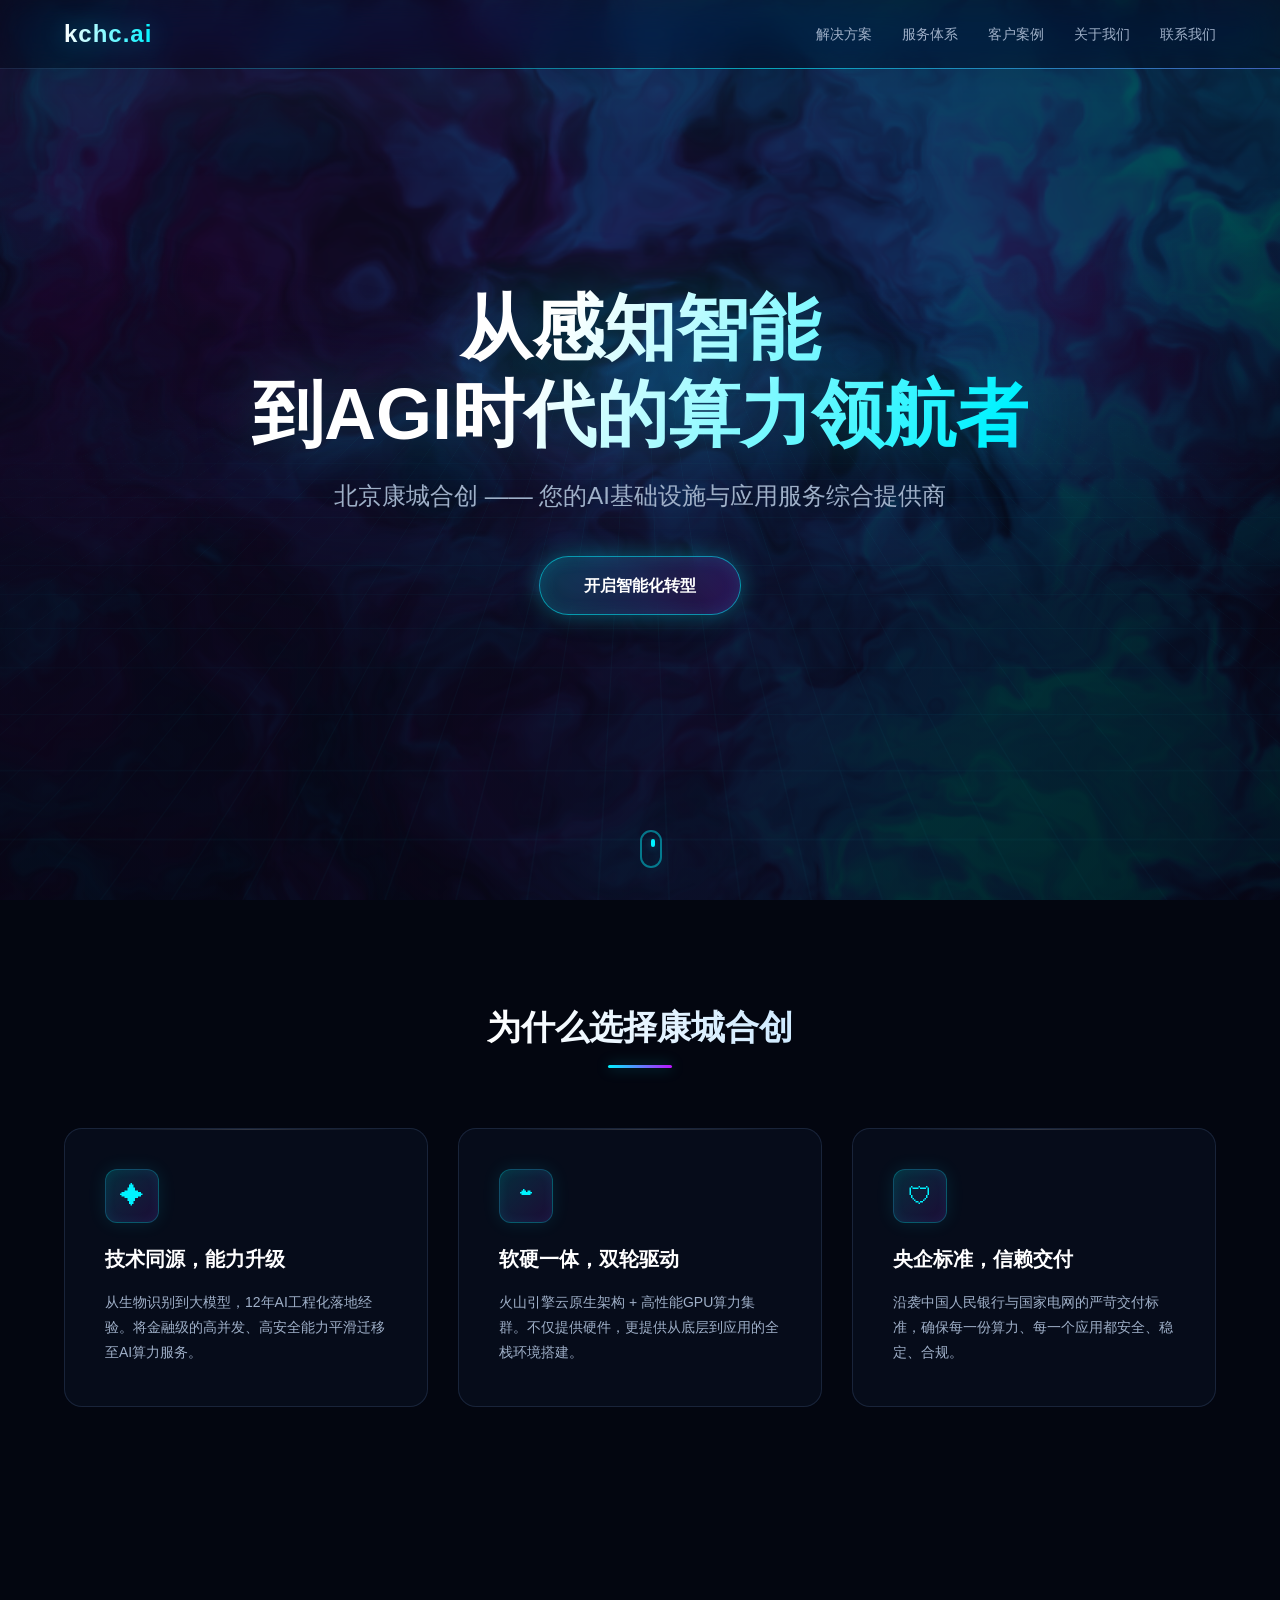
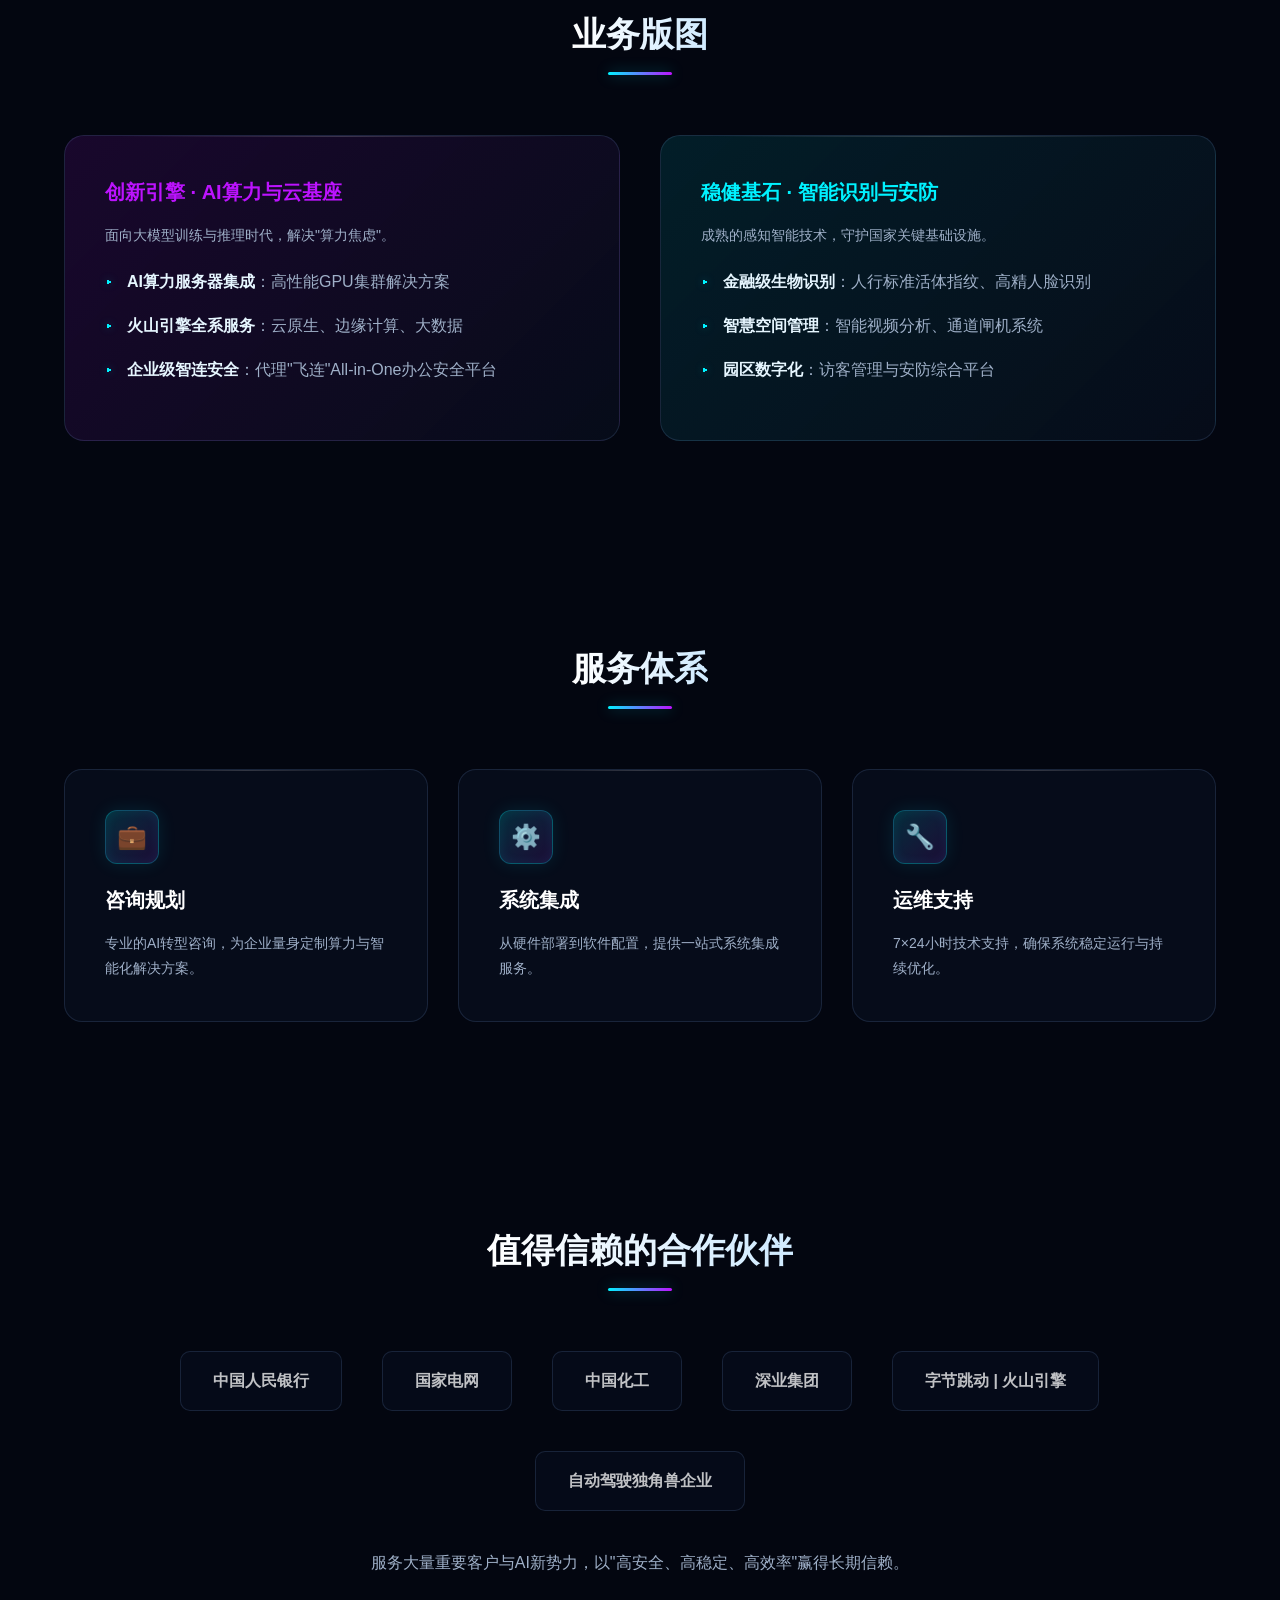
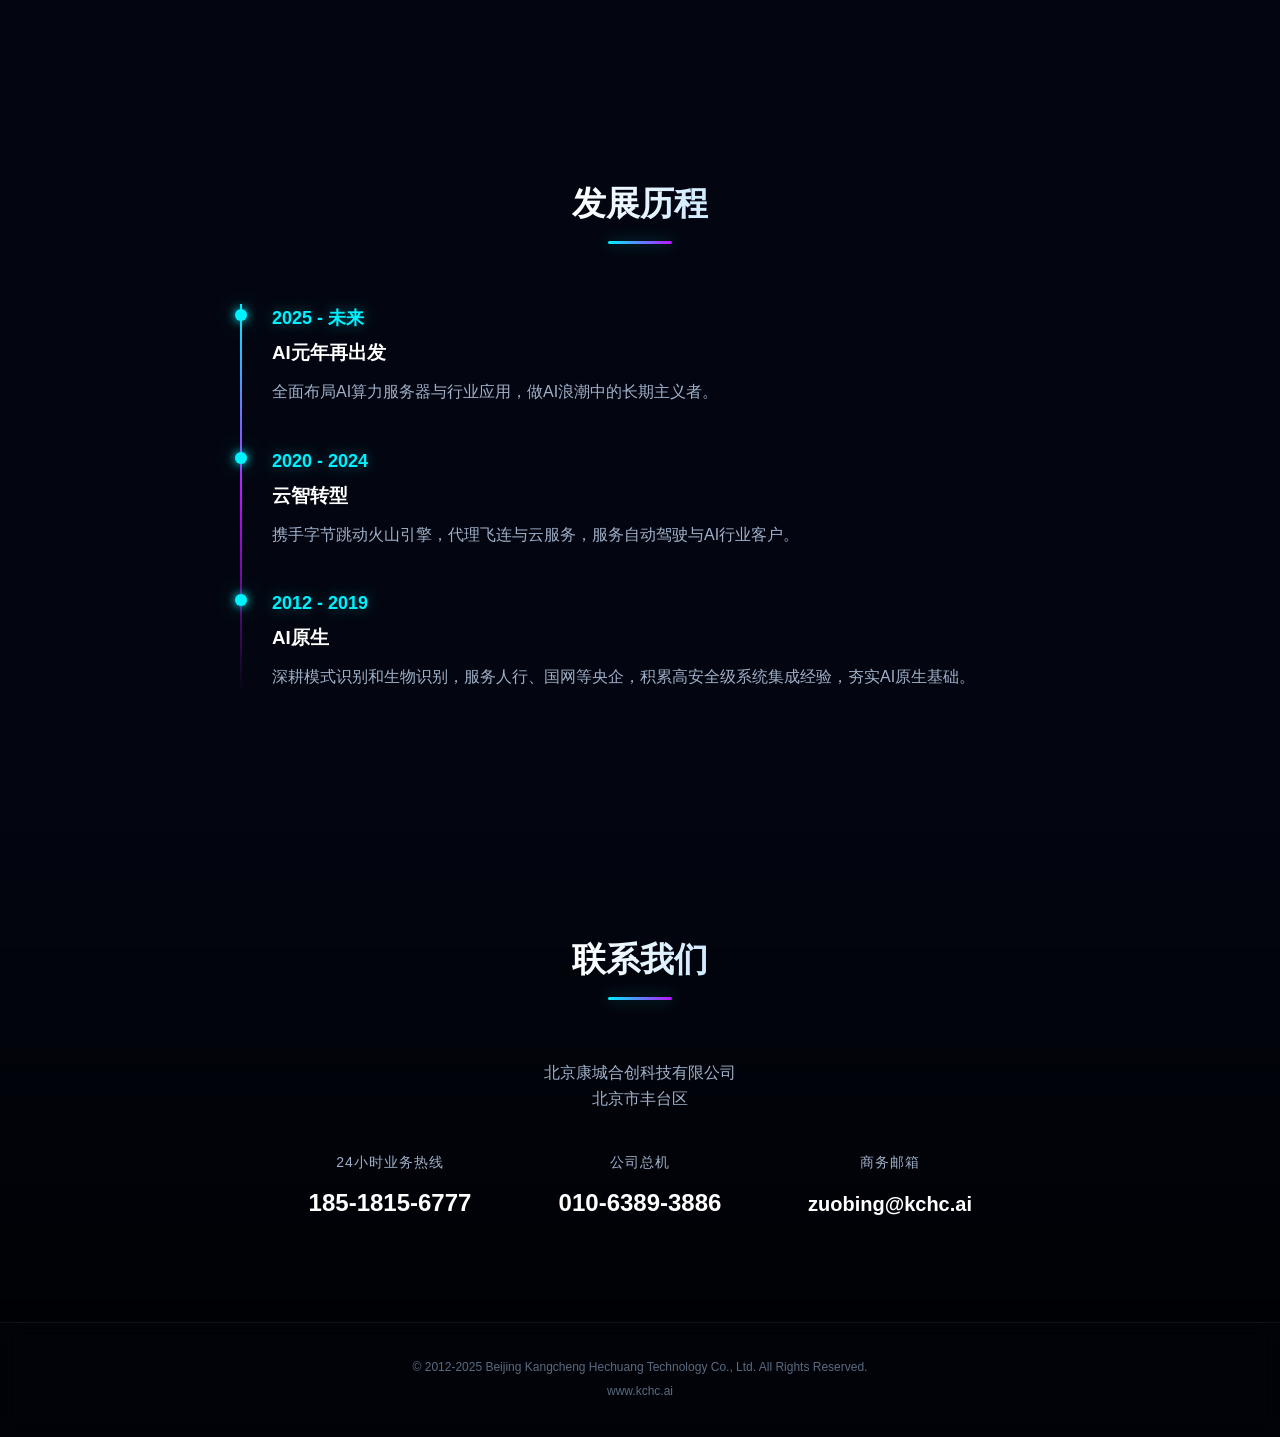
==== commit 3ce88265: "Add files via upload" ====
--- a/index.html
+++ b/index.html
@@ -1,186 +1,371 @@
-<!DOCTYPE html>
-<html lang="zh-CN">
-<head>
-    <meta charset="UTF-8">
-    <meta name="viewport" content="width=device-width, initial-scale=1.0, maximum-scale=1.0, user-scalable=no">
-    <meta name="description" content="北京康城合创 - AGI时代的算力领航者，专业的AI基础设施与应用服务综合提供商">
-    <meta name="keywords" content="AI算力,人工智能,大模型,生物识别,火山引擎,北京康城合创">
-    <title>北京康城合创 | kchc.ai - AGI时代的算力领航者</title>
-    <link rel="stylesheet" href="styles.css">
-    <noscript><style>body { opacity: 1 !important; }</style></noscript>
-</head>
-<body>
-
-    <!-- WebGL 流体动态背景 -->
-    <canvas id="fluid-canvas"></canvas>
-
-    <!-- 导航栏 -->
-    <header>
-        <div class="logo">kchc.ai</div>
-        <nav class="nav-links">
-            <a href="#solutions">解决方案</a>
-            <a href="#services">服务体系</a>
-            <a href="#cases">客户案例</a>
-            <a href="#about">关于我们</a>
-            <a href="#contact">联系我们</a>
-        </nav>
-        <div class="mobile-menu-btn" id="mobileMenuBtn">☰</div>
-        <div class="mobile-menu" id="mobileMenu">
-            <a href="#solutions">解决方案</a>
-            <a href="#services">服务体系</a>
-            <a href="#cases">客户案例</a>
-            <a href="#about">关于我们</a>
-            <a href="#contact">联系我们</a>
-        </div>
-    </header>
-
-    <!-- Hero 首屏 -->
-    <section class="hero">
-        <h1>从感知智能<br>到AGI时代的算力领航者</h1>
-        <p>北京康城合创 —— 您的AI基础设施与应用服务综合提供商</p>
-        <div onclick="document.getElementById('contact').scrollIntoView({behavior: 'smooth'})" class="cta-btn">
-            开启智能化转型
-        </div>
-        <div class="scroll-indicator" aria-hidden="true"></div>
-    </section>
-
-    <!-- 核心优势 -->
-    <section class="scroll-anim" id="about">
-        <div class="section-title"><span>为什么选择康城合创</span></div>
-        <div class="features">
-            <div class="card">
-                <div class="icon-box">✦</div>
-                <h3>技术同源，能力升级</h3>
-                <p>从生物识别到大模型，12年AI工程化落地经验。将金融级的高并发、高安全能力平滑迁移至AI算力服务。</p>
-            </div>
-            <div class="card">
-                <div class="icon-box">☁</div>
-                <h3>软硬一体，双轮驱动</h3>
-                <p>火山引擎云原生架构 + 高性能GPU算力集群。不仅提供硬件，更提供从底层到应用的全栈环境搭建。</p>
-            </div>
-            <div class="card">
-                <div class="icon-box">🛡</div>
-                <h3>央企标准，信赖交付</h3>
-                <p>沿袭中国人民银行与国家电网的严苛交付标准，确保每一份算力、每一个应用都安全、稳定、合规。</p>
-            </div>
-        </div>
-    </section>
-
-    <!-- 业务版图 -->
-    <section class="scroll-anim" id="solutions">
-        <div class="section-title"><span>业务版图</span></div>
-        <div class="business-layout">
-            <!-- 创新引擎 -->
-            <div class="biz-group biz-engine card">
-                <h3 style="color: var(--accent-purple);">🚀 创新引擎 · AI算力与云基座</h3>
-                <p style="margin-bottom: 20px;">面向大模型训练与推理时代，解决"算力焦虑"。</p>
-                <ul class="biz-list">
-                    <li><strong>AI算力服务器集成</strong>：高性能GPU集群解决方案</li>
-                    <li><strong>火山引擎全系服务</strong>：云原生、边缘计算、大数据</li>
-                    <li><strong>企业级智连安全</strong>：代理"飞连"All-in-One办公安全平台</li>
-                </ul>
-            </div>
-            <!-- 稳健基石 -->
-            <div class="biz-group biz-foundation card">
-                <h3 style="color: var(--accent-cyan);">🏛 稳健基石 · 智能识别与安防</h3>
-                <p style="margin-bottom: 20px;">成熟的感知智能技术，守护国家关键基础设施。</p>
-                <ul class="biz-list">
-                    <li><strong>金融级生物识别</strong>：人行标准活体指纹、高精人脸识别</li>
-                    <li><strong>智慧空间管理</strong>：智能视频分析、通道闸机系统</li>
-                    <li><strong>园区数字化</strong>：访客管理与安防综合平台</li>
-                </ul>
-            </div>
-        </div>
-    </section>
-
-    <!-- 服务体系 -->
-    <section class="scroll-anim" id="services">
-        <div class="section-title"><span>服务体系</span></div>
-        <div class="features">
-            <div class="card">
-                <div class="icon-box">💼</div>
-                <h3>咨询规划</h3>
-                <p>专业的AI转型咨询，为企业量身定制算力与智能化解决方案。</p>
-            </div>
-            <div class="card">
-                <div class="icon-box">⚙️</div>
-                <h3>系统集成</h3>
-                <p>从硬件部署到软件配置，提供一站式系统集成服务。</p>
-            </div>
-            <div class="card">
-                <div class="icon-box">🔧</div>
-                <h3>运维支持</h3>
-                <p>7×24小时技术支持，确保系统稳定运行与持续优化。</p>
-            </div>
-        </div>
-    </section>
-
-    <!-- 客户案例 -->
-    <section class="scroll-anim" id="cases">
-        <div class="section-title"><span>值得信赖的合作伙伴</span></div>
-        <div class="logos">
-            <div class="logo-item">中国人民银行</div>
-            <div class="logo-item">国家电网</div>
-            <div class="logo-item">中国化工</div>
-            <div class="logo-item">深业集团</div>
-            <div class="logo-item">字节跳动 | 火山引擎</div>
-            <div class="logo-item">自动驾驶独角兽企业</div>
-        </div>
-        <div style="text-align: center; margin-top: 40px; color: var(--text-sub);">
-            <p>服务大量国家级基础设施与AI新势力，以"零差错"赢得长期信赖。</p>
-        </div>
-    </section>
-
-    <!-- 发展历程 -->
-    <section class="scroll-anim">
-        <div class="section-title"><span>发展历程</span></div>
-        <div class="timeline">
-            <div class="timeline-item">
-                <span class="year">2025 - 未来</span>
-                <h3>AI元年再出发</h3>
-                <p>全面布局AI算力服务器与行业应用，做AI浪潮中的长期主义者。</p>
-            </div>
-            <div class="timeline-item">
-                <span class="year">2020 - 2024</span>
-                <h3>云智转型</h3>
-                <p>携手字节跳动火山引擎，代理飞连与云服务，服务自动驾驶与AI客户。</p>
-            </div>
-            <div class="timeline-item">
-                <span class="year">2012 - 2019</span>
-                <h3>基石奠定</h3>
-                <p>深耕生物识别，服务人行、国网等央企，积累高安全级系统集成经验。</p>
-            </div>
-        </div>
-    </section>
-
-    <!-- 联系我们 -->
-    <section class="contact-section scroll-anim" id="contact">
-        <div class="section-title"><span>联系我们</span></div>
-        <p style="color: var(--text-sub);">北京康城合创科技有限公司</p>
-        <p style="color: var(--text-sub); margin-bottom: 30px;">北京市丰台区</p>
-        
-        <div class="contact-box">
-            <div class="contact-item">
-                <h4>24小时业务热线</h4>
-                <p><a href="tel:18518156777">185-1815-6777</a></p>
-            </div>
-            <div class="contact-item">
-                <h4>公司总机</h4>
-                <p><a href="tel:01063893886">010-6389-3886</a></p>
-            </div>
-            <div class="contact-item">
-                <h4>商务邮箱</h4>
-                <p><a href="mailto:zuobing@atlantis9.com" style="font-size: 20px;">zuobing@atlantis9.com</a></p>
-            </div>
-        </div>
-    </section>
-
-    <footer>
-        <p>© 2012-2025 Beijing Kangcheng Hechuang Technology Co., Ltd. All Rights Reserved.</p>
-        <p>www.kchc.ai</p>
-    </footer>
-
-    <script src="script.js"></script>
-</body>
-</html>
-
+<!DOCTYPE html>+
+<html lang="zh-CN">+
+<head>+
+    <meta charset="UTF-8">+
+    <meta name="viewport" content="width=device-width, initial-scale=1.0, maximum-scale=1.0, user-scalable=no">+
+    <meta name="description" content="北京康城合创 - AGI时代的算力领航者，专业的AI基础设施与应用服务综合提供商">+
+    <meta name="keywords" content="AI算力,人工智能,大模型,生物识别,火山引擎,北京康城合创">+
+    <title>北京康城合创 | kchc.ai - AGI时代的算力领航者</title>+
+    <link rel="stylesheet" href="styles.css">+
+    <noscript><style>body { opacity: 1 !important; }</style></noscript>+
+</head>+
+<body>+
++
+    <!-- WebGL 流体动态背景 -->+
+    <canvas id="fluid-canvas"></canvas>+
++
+    <!-- 导航栏 -->+
+    <header>+
+        <div class="logo">kchc.ai</div>+
+        <nav class="nav-links">+
+            <a href="#solutions">解决方案</a>+
+            <a href="#services">服务体系</a>+
+            <a href="#cases">客户案例</a>+
+            <a href="#about">关于我们</a>+
+            <a href="#contact">联系我们</a>+
+        </nav>+
+        <div class="mobile-menu-btn" id="mobileMenuBtn">☰</div>+
+        <div class="mobile-menu" id="mobileMenu">+
+            <a href="#solutions">解决方案</a>+
+            <a href="#services">服务体系</a>+
+            <a href="#cases">客户案例</a>+
+            <a href="#about">关于我们</a>+
+            <a href="#contact">联系我们</a>+
+        </div>+
+    </header>+
++
+    <!-- Hero 首屏 -->+
+    <section class="hero">+
+        <h1>从感知智能<br>到AGI时代的算力领航者</h1>+
+        <p>北京康城合创 —— 您的AI基础设施与应用服务综合提供商</p>+
+        <div onclick="document.getElementById('contact').scrollIntoView({behavior: 'smooth'})" class="cta-btn">+
+            开启智能化转型+
+        </div>+
+        <div class="scroll-indicator" aria-hidden="true"></div>+
+    </section>+
++
+    <!-- 核心优势 -->+
+    <section class="scroll-anim" id="about">+
+        <div class="section-title"><span>为什么选择康城合创</span></div>+
+        <div class="features">+
+            <div class="card">+
+                <div class="icon-box">✦</div>+
+                <h3>技术同源，能力升级</h3>+
+                <p>从生物识别到大模型，12年AI工程化落地经验。将金融级的高并发、高安全能力平滑迁移至AI算力服务。</p>+
+            </div>+
+            <div class="card">+
+                <div class="icon-box">☁</div>+
+                <h3>软硬一体，双轮驱动</h3>+
+                <p>火山引擎云原生架构 + 高性能GPU算力集群。不仅提供硬件，更提供从底层到应用的全栈环境搭建。</p>+
+            </div>+
+            <div class="card">+
+                <div class="icon-box">🛡</div>+
+                <h3>央企标准，信赖交付</h3>+
+                <p>沿袭中国人民银行与国家电网的严苛交付标准，确保每一份算力、每一个应用都安全、稳定、合规。</p>+
+            </div>+
+        </div>+
+    </section>+
++
+    <!-- 业务版图 -->+
+    <section class="scroll-anim" id="solutions">+
+        <div class="section-title"><span>业务版图</span></div>+
+        <div class="business-layout">+
+            <!-- 创新引擎 -->+
+            <div class="biz-group biz-engine card">+
+                <h3 style="color: var(--accent-purple);">创新引擎 · AI算力与云基座</h3>+
+                <p style="margin-bottom: 20px;">面向大模型训练与推理时代，解决"算力焦虑"。</p>+
+                <ul class="biz-list">+
+                    <li><strong>AI算力服务器集成</strong>：高性能GPU集群解决方案</li>+
+                    <li><strong>火山引擎全系服务</strong>：云原生、边缘计算、大数据</li>+
+                    <li><strong>企业级智连安全</strong>：代理"飞连"All-in-One办公安全平台</li>+
+                </ul>+
+            </div>+
+            <!-- 稳健基石 -->+
+            <div class="biz-group biz-foundation card">+
+                <h3 style="color: var(--accent-cyan);">稳健基石 · 智能识别与安防</h3>+
+                <p style="margin-bottom: 20px;">成熟的感知智能技术，守护国家关键基础设施。</p>+
+                <ul class="biz-list">+
+                    <li><strong>金融级生物识别</strong>：人行标准活体指纹、高精人脸识别</li>+
+                    <li><strong>智慧空间管理</strong>：智能视频分析、通道闸机系统</li>+
+                    <li><strong>园区数字化</strong>：访客管理与安防综合平台</li>+
+                </ul>+
+            </div>+
+        </div>+
+    </section>+
++
+    <!-- 服务体系 -->+
+    <section class="scroll-anim" id="services">+
+        <div class="section-title"><span>服务体系</span></div>+
+        <div class="features">+
+            <div class="card">+
+                <div class="icon-box">💼</div>+
+                <h3>咨询规划</h3>+
+                <p>专业的AI转型咨询，为企业量身定制算力与智能化解决方案。</p>+
+            </div>+
+            <div class="card">+
+                <div class="icon-box">⚙️</div>+
+                <h3>系统集成</h3>+
+                <p>从硬件部署到软件配置，提供一站式系统集成服务。</p>+
+            </div>+
+            <div class="card">+
+                <div class="icon-box">🔧</div>+
+                <h3>运维支持</h3>+
+                <p>7×24小时技术支持，确保系统稳定运行与持续优化。</p>+
+            </div>+
+        </div>+
+    </section>+
++
+    <!-- 客户案例 -->+
+    <section class="scroll-anim" id="cases">+
+        <div class="section-title"><span>值得信赖的合作伙伴</span></div>+
+        <div class="logos">+
+            <div class="logo-item">中国人民银行</div>+
+            <div class="logo-item">国家电网</div>+
+            <div class="logo-item">中国化工</div>+
+            <div class="logo-item">深业集团</div>+
+            <div class="logo-item">字节跳动 | 火山引擎</div>+
+            <div class="logo-item">自动驾驶独角兽企业</div>+
+        </div>+
+        <div style="text-align: center; margin-top: 40px; color: var(--text-sub);">+
+            <p>服务大量重要客户与AI新势力，以"高安全、高稳定、高效率"赢得长期信赖。</p>+
+        </div>+
+    </section>+
++
+    <!-- 发展历程 -->+
+    <section class="scroll-anim">+
+        <div class="section-title"><span>发展历程</span></div>+
+        <div class="timeline">+
+            <div class="timeline-item">+
+                <span class="year">2025 - 未来</span>+
+                <h3>AI元年再出发</h3>+
+                <p>全面布局AI算力服务器与行业应用，做AI浪潮中的长期主义者。</p>+
+            </div>+
+            <div class="timeline-item">+
+                <span class="year">2020 - 2024</span>+
+                <h3>云智转型</h3>+
+                <p>携手字节跳动火山引擎，代理飞连与云服务，服务自动驾驶与AI行业客户。</p>+
+            </div>+
+            <div class="timeline-item">+
+                <span class="year">2012 - 2019</span>+
+                <h3>AI原生</h3>+
+                <p>深耕模式识别和生物识别，服务人行、国网等央企，积累高安全级系统集成经验，夯实AI原生基础。</p>+
+            </div>+
+        </div>+
+    </section>+
++
+    <!-- 联系我们 -->+
+    <section class="contact-section scroll-anim" id="contact">+
+        <div class="section-title"><span>联系我们</span></div>+
+        <p style="color: var(--text-sub);">北京康城合创科技有限公司</p>+
+        <p style="color: var(--text-sub); margin-bottom: 30px;">北京市丰台区</p>+
+        +
+        <div class="contact-box">+
+            <div class="contact-item">+
+                <h4>24小时业务热线</h4>+
+                <p><a href="tel:18518156777">185-1815-6777</a></p>+
+            </div>+
+            <div class="contact-item">+
+                <h4>公司总机</h4>+
+                <p><a href="tel:01063893886">010-6389-3886</a></p>+
+            </div>+
+            <div class="contact-item">+
+                <h4>商务邮箱</h4>+
+                <p><a href="mailto:zuobing@atlantis9.com" style="font-size: 20px;">zuobing@kchc.ai</a></p>+
+            </div>+
+        </div>+
+    </section>+
++
+    <footer>+
+        <p>© 2012-2025 Beijing Kangcheng Hechuang Technology Co., Ltd. All Rights Reserved.</p>+
+        <p>www.kchc.ai</p>+
+    </footer>+
++
+    <script src="script.js"></script>+
+</body>+
+</html>+
+
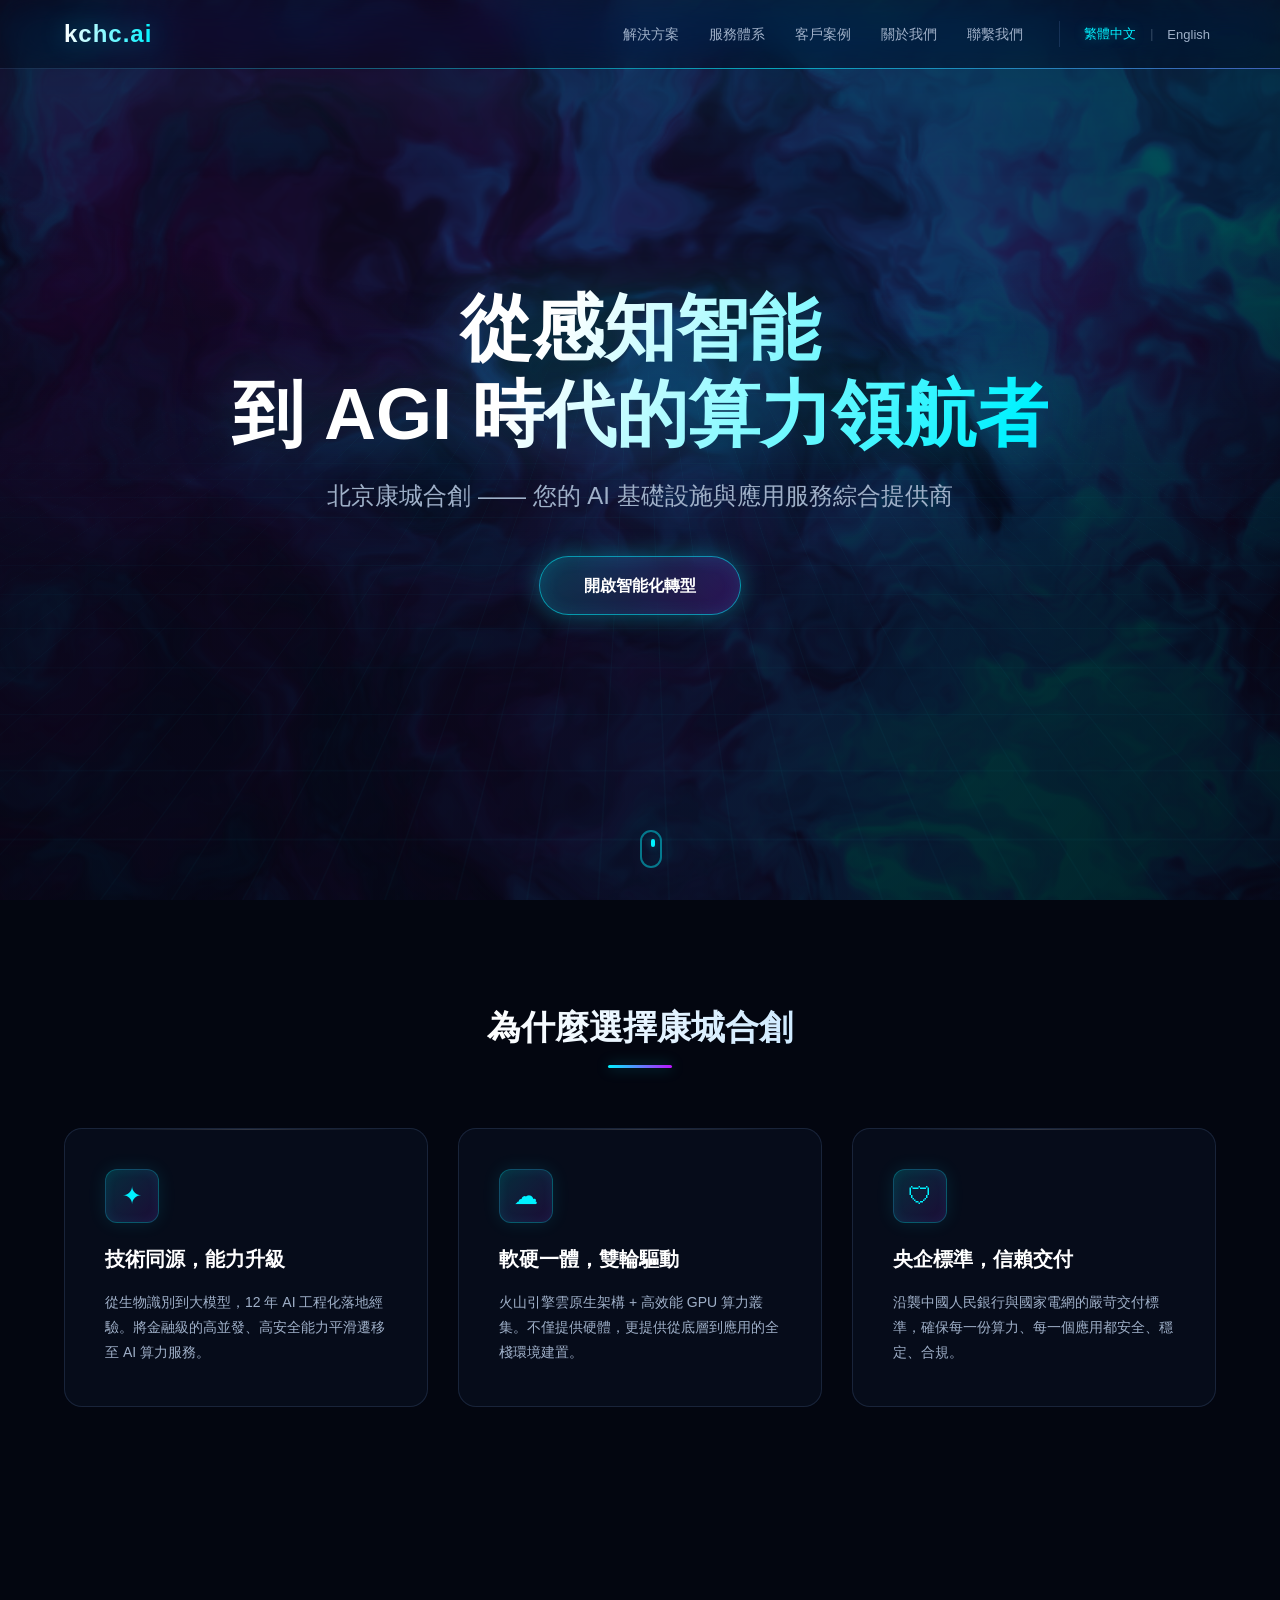
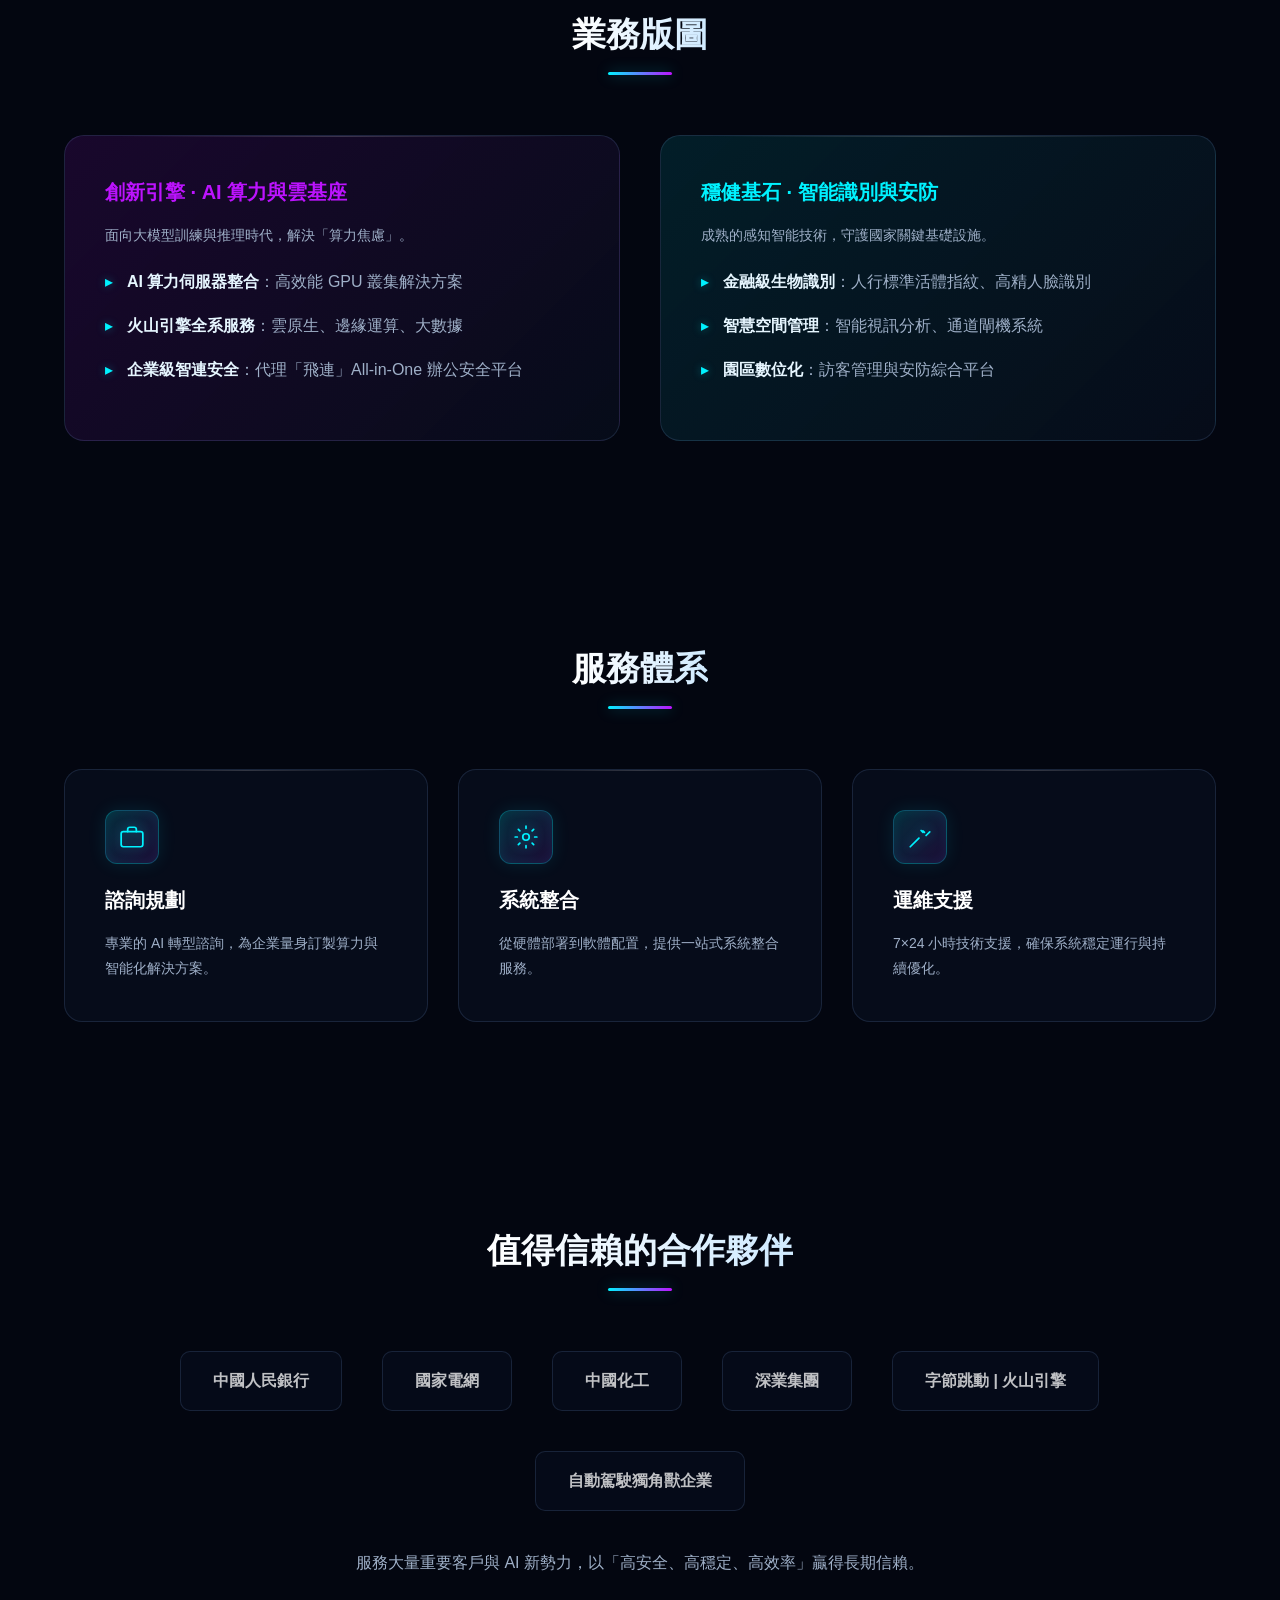
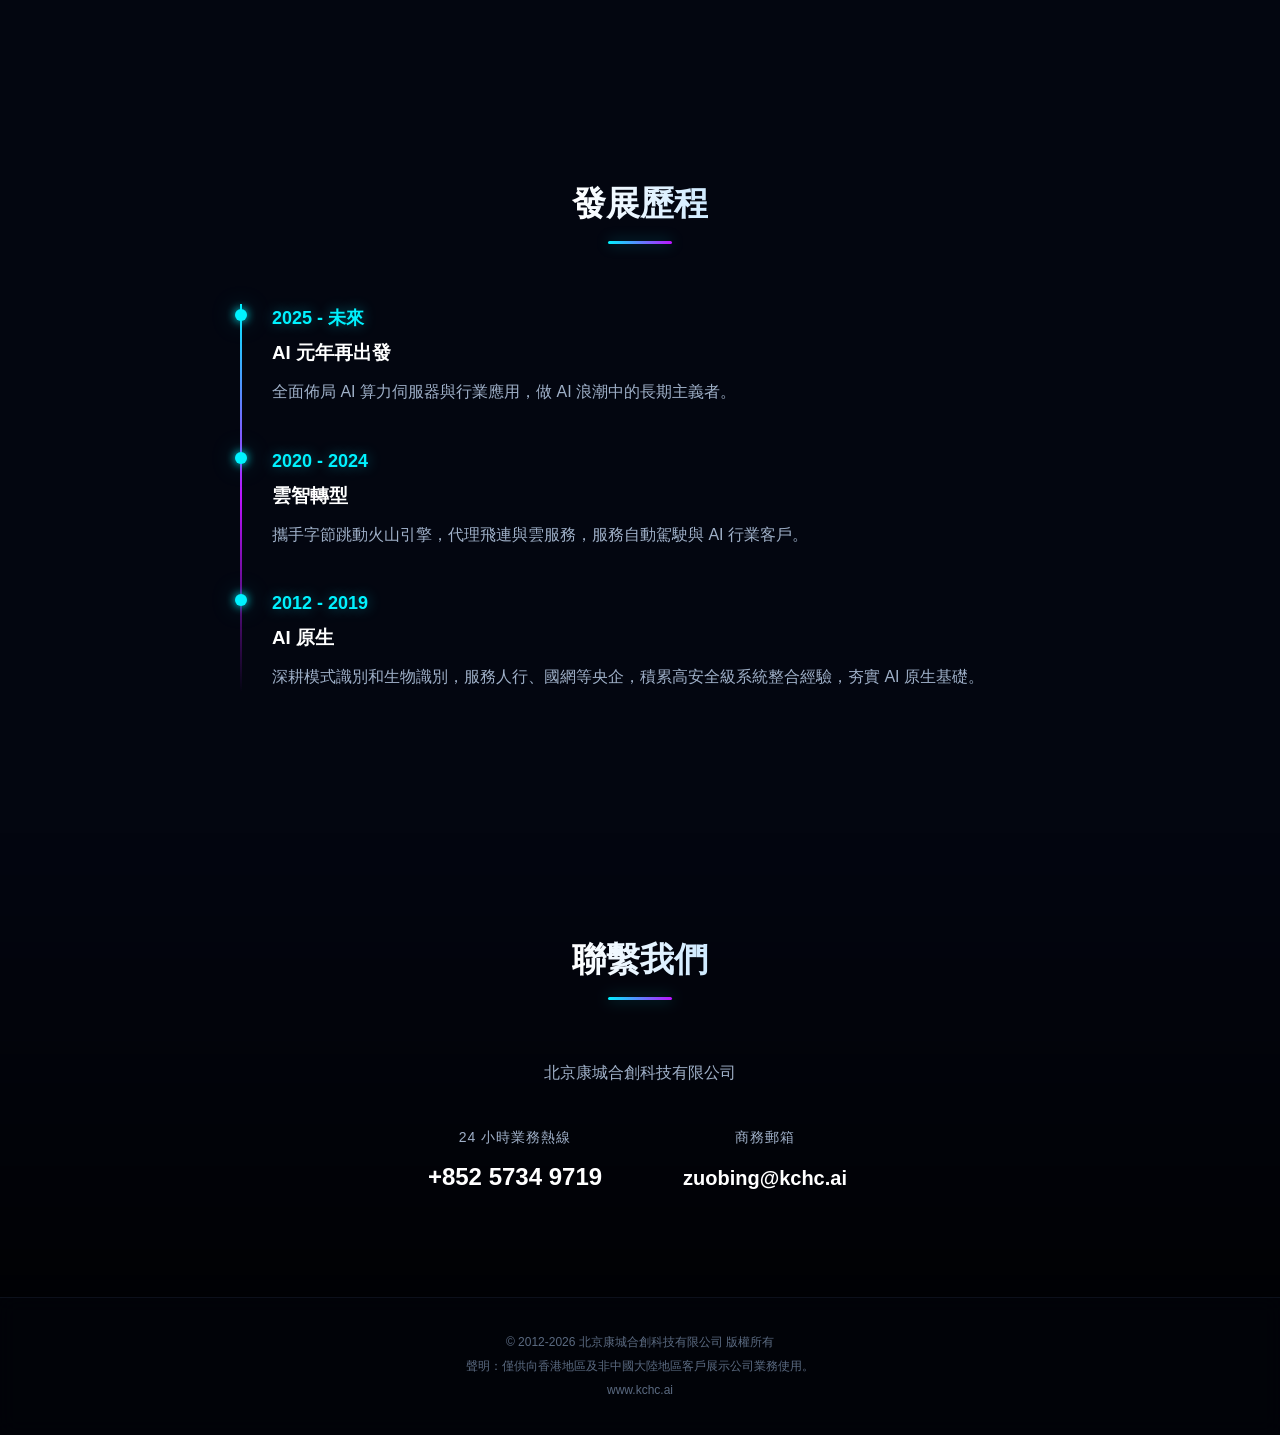
==== commit 6cd1922a: "Add files via upload" ====
--- a/index.html
+++ b/index.html
@@ -1,371 +1,196 @@
-<!DOCTYPE html>+<!DOCTYPE html>
+<html lang="zh-Hant">
+<head>
+    <meta charset="UTF-8">
+    <meta name="viewport" content="width=device-width, initial-scale=1.0, maximum-scale=1.0, user-scalable=no">
+    <meta name="description" content="北京康城合創 - AGI 時代的算力領航者，專業的 AI 基礎設施與應用服務綜合提供商">
+    <meta name="keywords" content="AI算力,人工智能,大模型,生物識別,火山引擎,北京康城合創">
+    <title>北京康城合創 | kchc.ai - AGI 時代的算力領航者</title>
+    <link rel="stylesheet" href="styles.css">
+    <noscript><style>body { opacity: 1 !important; }</style></noscript>
+</head>
+<body>
 
-<html lang="zh-CN">+    <canvas id="fluid-canvas"></canvas>
 
-<head>+    <header>
+        <div class="logo">kchc.ai</div>
+        <nav class="nav-links">
+            <a href="#solutions" data-i18n="nav.solutions">解決方案</a>
+            <a href="#services" data-i18n="nav.services">服務體系</a>
+            <a href="#cases" data-i18n="nav.cases">客戶案例</a>
+            <a href="#about" data-i18n="nav.about">關於我們</a>
+            <a href="#contact" data-i18n="nav.contact">聯繫我們</a>
+            <div class="lang-switcher" role="group" aria-label="Language">
+                <button type="button" class="lang-btn active" data-lang="zh-TW">繁體中文</button>
+                <span class="lang-divider" aria-hidden="true">|</span>
+                <button type="button" class="lang-btn" data-lang="en">English</button>
+            </div>
+        </nav>
+        <div class="mobile-menu-btn" id="mobileMenuBtn">☰</div>
+        <div class="mobile-menu" id="mobileMenu">
+            <a href="#solutions" data-i18n="nav.solutions">解決方案</a>
+            <a href="#services" data-i18n="nav.services">服務體系</a>
+            <a href="#cases" data-i18n="nav.cases">客戶案例</a>
+            <a href="#about" data-i18n="nav.about">關於我們</a>
+            <a href="#contact" data-i18n="nav.contact">聯繫我們</a>
+            <div class="lang-switcher lang-switcher-mobile" role="group" aria-label="Language">
+                <button type="button" class="lang-btn active" data-lang="zh-TW">繁體中文</button>
+                <span class="lang-divider" aria-hidden="true">|</span>
+                <button type="button" class="lang-btn" data-lang="en">English</button>
+            </div>
+        </div>
+    </header>
 
-    <meta charset="UTF-8">+    <section class="hero">
+        <h1 data-i18n-html="hero.title">從感知智能<br>到 AGI 時代的算力領航者</h1>
+        <p data-i18n="hero.subtitle">北京康城合創 —— 您的 AI 基礎設施與應用服務綜合提供商</p>
+        <div onclick="document.getElementById('contact').scrollIntoView({behavior: 'smooth'})" class="cta-btn" data-i18n="hero.cta">
+            開啟智能化轉型
+        </div>
+        <div class="scroll-indicator" aria-hidden="true"></div>
+    </section>
 
-    <meta name="viewport" content="width=device-width, initial-scale=1.0, maximum-scale=1.0, user-scalable=no">+    <section class="scroll-anim" id="about">
+        <div class="section-title"><span data-i18n="about.title">為什麼選擇康城合創</span></div>
+        <div class="features">
+            <div class="card">
+                <div class="icon-box">✦</div>
+                <h3 data-i18n="about.card1.title">技術同源，能力升級</h3>
+                <p data-i18n="about.card1.text">從生物識別到大模型，12 年 AI 工程化落地經驗。將金融級的高並發、高安全能力平滑遷移至 AI 算力服務。</p>
+            </div>
+            <div class="card">
+                <div class="icon-box">☁</div>
+                <h3 data-i18n="about.card2.title">軟硬一體，雙輪驅動</h3>
+                <p data-i18n="about.card2.text">火山引擎雲原生架構 + 高效能 GPU 算力叢集。不僅提供硬體，更提供從底層到應用的全棧環境建置。</p>
+            </div>
+            <div class="card">
+                <div class="icon-box">🛡</div>
+                <h3 data-i18n="about.card3.title">央企標準，信賴交付</h3>
+                <p data-i18n="about.card3.text">沿襲中國人民銀行與國家電網的嚴苛交付標準，確保每一份算力、每一個應用都安全、穩定、合規。</p>
+            </div>
+        </div>
+    </section>
 
-    <meta name="description" content="北京康城合创 - AGI时代的算力领航者，专业的AI基础设施与应用服务综合提供商">+    <section class="scroll-anim" id="solutions">
+        <div class="section-title"><span data-i18n="solutions.title">業務版圖</span></div>
+        <div class="business-layout">
+            <div class="biz-group biz-engine card">
+                <h3 style="color: var(--accent-purple);" data-i18n="solutions.engine.title">創新引擎 · AI 算力與雲基座</h3>
+                <p style="margin-bottom: 20px;" data-i18n="solutions.engine.intro">面向大模型訓練與推理時代，解決「算力焦慮」。</p>
+                <ul class="biz-list">
+                    <li data-i18n-html="solutions.engine.item1"><strong>AI 算力伺服器整合</strong>：高效能 GPU 叢集解決方案</li>
+                    <li data-i18n-html="solutions.engine.item2"><strong>火山引擎全系服務</strong>：雲原生、邊緣運算、大數據</li>
+                    <li data-i18n-html="solutions.engine.item3"><strong>企業級智連安全</strong>：代理「飛連」All-in-One 辦公安全平台</li>
+                </ul>
+            </div>
+            <div class="biz-group biz-foundation card">
+                <h3 style="color: var(--accent-cyan);" data-i18n="solutions.foundation.title">穩健基石 · 智能識別與安防</h3>
+                <p style="margin-bottom: 20px;" data-i18n="solutions.foundation.intro">成熟的感知智能技術，守護國家關鍵基礎設施。</p>
+                <ul class="biz-list">
+                    <li data-i18n-html="solutions.foundation.item1"><strong>金融級生物識別</strong>：人行標準活體指紋、高精人臉識別</li>
+                    <li data-i18n-html="solutions.foundation.item2"><strong>智慧空間管理</strong>：智能視訊分析、通道閘機系統</li>
+                    <li data-i18n-html="solutions.foundation.item3"><strong>園區數位化</strong>：訪客管理與安防綜合平台</li>
+                </ul>
+            </div>
+        </div>
+    </section>
 
-    <meta name="keywords" content="AI算力,人工智能,大模型,生物识别,火山引擎,北京康城合创">+    <section class="scroll-anim" id="services">
+        <div class="section-title"><span data-i18n="services.title">服務體系</span></div>
+        <div class="features">
+            <div class="card">
+                <div class="icon-box" aria-hidden="true">
+                    <svg class="icon-svg" viewBox="0 0 24 24" fill="none" stroke="currentColor" stroke-width="1.6" stroke-linecap="round" stroke-linejoin="round">
+                        <rect x="2" y="7" width="20" height="14" rx="2"></rect>
+                        <path d="M16 7V5a2 2 0 0 0-2-2h-4a2 2 0 0 0-2 2v2"></path>
+                    </svg>
+                </div>
+                <h3 data-i18n="services.card1.title">諮詢規劃</h3>
+                <p data-i18n="services.card1.text">專業的 AI 轉型諮詢，為企業量身訂製算力與智能化解決方案。</p>
+            </div>
+            <div class="card">
+                <div class="icon-box" aria-hidden="true">
+                    <svg class="icon-svg" viewBox="0 0 24 24" fill="none" stroke="currentColor" stroke-width="1.6" stroke-linecap="round" stroke-linejoin="round">
+                        <circle cx="12" cy="12" r="3"></circle>
+                        <path d="M12 2v2M12 20v2M4.93 4.93l1.41 1.41M17.66 17.66l1.41 1.41M2 12h2M20 12h2M4.93 19.07l1.41-1.41M17.66 6.34l1.41-1.41"></path>
+                    </svg>
+                </div>
+                <h3 data-i18n="services.card2.title">系統整合</h3>
+                <p data-i18n="services.card2.text">從硬體部署到軟體配置，提供一站式系統整合服務。</p>
+            </div>
+            <div class="card">
+                <div class="icon-box" aria-hidden="true">
+                    <svg class="icon-svg" viewBox="0 0 24 24" fill="none" stroke="currentColor" stroke-width="1.6" stroke-linecap="round" stroke-linejoin="round">
+                        <path d="M14.7 6.3a1 1 0 0 0 0 0l1.42 1.42"></path>
+                        <path d="m3 21 8.02-8.02"></path>
+                        <path d="m12.99 6.01 1.78 1.78"></path>
+                        <path d="M17.61 10.62 21 7.22"></path>
+                    </svg>
+                </div>
+                <h3 data-i18n="services.card3.title">運維支援</h3>
+                <p data-i18n="services.card3.text">7×24 小時技術支援，確保系統穩定運行與持續優化。</p>
+            </div>
+        </div>
+    </section>
 
-    <title>北京康城合创 | kchc.ai - AGI时代的算力领航者</title>+    <section class="scroll-anim" id="cases">
+        <div class="section-title"><span data-i18n="cases.title">值得信賴的合作夥伴</span></div>
+        <div class="logos">
+            <div class="logo-item" data-i18n="cases.logo1">中國人民銀行</div>
+            <div class="logo-item" data-i18n="cases.logo2">國家電網</div>
+            <div class="logo-item" data-i18n="cases.logo3">中國化工</div>
+            <div class="logo-item" data-i18n="cases.logo4">深業集團</div>
+            <div class="logo-item" data-i18n="cases.logo5">字節跳動 | 火山引擎</div>
+            <div class="logo-item" data-i18n="cases.logo6">自動駕駛獨角獸企業</div>
+        </div>
+        <div style="text-align: center; margin-top: 40px; color: var(--text-sub);">
+            <p data-i18n="cases.summary">服務大量重要客戶與 AI 新勢力，以「高安全、高穩定、高效率」贏得長期信賴。</p>
+        </div>
+    </section>
 
-    <link rel="stylesheet" href="styles.css">+    <section class="scroll-anim">
+        <div class="section-title"><span data-i18n="timeline.title">發展歷程</span></div>
+        <div class="timeline">
+            <div class="timeline-item">
+                <span class="year" data-i18n="timeline.item1.year">2025 - 未來</span>
+                <h3 data-i18n="timeline.item1.title">AI 元年再出發</h3>
+                <p data-i18n="timeline.item1.text">全面佈局 AI 算力伺服器與行業應用，做 AI 浪潮中的長期主義者。</p>
+            </div>
+            <div class="timeline-item">
+                <span class="year" data-i18n="timeline.item2.year">2020 - 2024</span>
+                <h3 data-i18n="timeline.item2.title">雲智轉型</h3>
+                <p data-i18n="timeline.item2.text">攜手字節跳動火山引擎，代理飛連與雲服務，服務自動駕駛與 AI 行業客戶。</p>
+            </div>
+            <div class="timeline-item">
+                <span class="year" data-i18n="timeline.item3.year">2012 - 2019</span>
+                <h3 data-i18n="timeline.item3.title">AI 原生</h3>
+                <p data-i18n="timeline.item3.text">深耕模式識別和生物識別，服務人行、國網等央企，積累高安全級系統整合經驗，夯實 AI 原生基礎。</p>
+            </div>
+        </div>
+    </section>
 
-    <noscript><style>body { opacity: 1 !important; }</style></noscript>+    <section class="contact-section scroll-anim" id="contact">
+        <div class="section-title"><span data-i18n="contact.title">聯繫我們</span></div>
+        <p style="color: var(--text-sub); margin-bottom: 30px;" data-i18n="contact.company">北京康城合創科技有限公司</p>
+        <div class="contact-box">
+            <div class="contact-item">
+                <h4 data-i18n="contact.hotline">24 小時業務熱線</h4>
+                <p><a href="tel:+85257349719">+852 5734 9719</a></p>
+            </div>
+            <div class="contact-item">
+                <h4 data-i18n="contact.email">商務郵箱</h4>
+                <p><a href="mailto:zuobing@atlantis9.com" style="font-size: 20px;">zuobing@kchc.ai</a></p>
+            </div>
+        </div>
+    </section>
 
-</head>+    <footer>
+        <p data-i18n="footer.copyright">© 2012-2026 北京康城合創科技有限公司 版權所有</p>
+        <p data-i18n="footer.disclaimer">聲明：僅供向香港地區及非中國大陸地區客戶展示公司業務使用。</p>
+        <p>www.kchc.ai</p>
+    </footer>
 
-<body>-
--
-    <!-- WebGL 流体动态背景 -->-
-    <canvas id="fluid-canvas"></canvas>-
--
-    <!-- 导航栏 -->-
-    <header>-
-        <div class="logo">kchc.ai</div>-
-        <nav class="nav-links">-
-            <a href="#solutions">解决方案</a>-
-            <a href="#services">服务体系</a>-
-            <a href="#cases">客户案例</a>-
-            <a href="#about">关于我们</a>-
-            <a href="#contact">联系我们</a>-
-        </nav>-
-        <div class="mobile-menu-btn" id="mobileMenuBtn">☰</div>-
-        <div class="mobile-menu" id="mobileMenu">-
-            <a href="#solutions">解决方案</a>-
-            <a href="#services">服务体系</a>-
-            <a href="#cases">客户案例</a>-
-            <a href="#about">关于我们</a>-
-            <a href="#contact">联系我们</a>-
-        </div>-
-    </header>-
--
-    <!-- Hero 首屏 -->-
-    <section class="hero">-
-        <h1>从感知智能<br>到AGI时代的算力领航者</h1>-
-        <p>北京康城合创 —— 您的AI基础设施与应用服务综合提供商</p>-
-        <div onclick="document.getElementById('contact').scrollIntoView({behavior: 'smooth'})" class="cta-btn">-
-            开启智能化转型-
-        </div>-
-        <div class="scroll-indicator" aria-hidden="true"></div>-
-    </section>-
--
-    <!-- 核心优势 -->-
-    <section class="scroll-anim" id="about">-
-        <div class="section-title"><span>为什么选择康城合创</span></div>-
-        <div class="features">-
-            <div class="card">-
-                <div class="icon-box">✦</div>-
-                <h3>技术同源，能力升级</h3>-
-                <p>从生物识别到大模型，12年AI工程化落地经验。将金融级的高并发、高安全能力平滑迁移至AI算力服务。</p>-
-            </div>-
-            <div class="card">-
-                <div class="icon-box">☁</div>-
-                <h3>软硬一体，双轮驱动</h3>-
-                <p>火山引擎云原生架构 + 高性能GPU算力集群。不仅提供硬件，更提供从底层到应用的全栈环境搭建。</p>-
-            </div>-
-            <div class="card">-
-                <div class="icon-box">🛡</div>-
-                <h3>央企标准，信赖交付</h3>-
-                <p>沿袭中国人民银行与国家电网的严苛交付标准，确保每一份算力、每一个应用都安全、稳定、合规。</p>-
-            </div>-
-        </div>-
-    </section>-
--
-    <!-- 业务版图 -->-
-    <section class="scroll-anim" id="solutions">-
-        <div class="section-title"><span>业务版图</span></div>-
-        <div class="business-layout">-
-            <!-- 创新引擎 -->-
-            <div class="biz-group biz-engine card">-
-                <h3 style="color: var(--accent-purple);">创新引擎 · AI算力与云基座</h3>-
-                <p style="margin-bottom: 20px;">面向大模型训练与推理时代，解决"算力焦虑"。</p>-
-                <ul class="biz-list">-
-                    <li><strong>AI算力服务器集成</strong>：高性能GPU集群解决方案</li>-
-                    <li><strong>火山引擎全系服务</strong>：云原生、边缘计算、大数据</li>-
-                    <li><strong>企业级智连安全</strong>：代理"飞连"All-in-One办公安全平台</li>-
-                </ul>-
-            </div>-
-            <!-- 稳健基石 -->-
-            <div class="biz-group biz-foundation card">-
-                <h3 style="color: var(--accent-cyan);">稳健基石 · 智能识别与安防</h3>-
-                <p style="margin-bottom: 20px;">成熟的感知智能技术，守护国家关键基础设施。</p>-
-                <ul class="biz-list">-
-                    <li><strong>金融级生物识别</strong>：人行标准活体指纹、高精人脸识别</li>-
-                    <li><strong>智慧空间管理</strong>：智能视频分析、通道闸机系统</li>-
-                    <li><strong>园区数字化</strong>：访客管理与安防综合平台</li>-
-                </ul>-
-            </div>-
-        </div>-
-    </section>-
--
-    <!-- 服务体系 -->-
-    <section class="scroll-anim" id="services">-
-        <div class="section-title"><span>服务体系</span></div>-
-        <div class="features">-
-            <div class="card">-
-                <div class="icon-box">💼</div>-
-                <h3>咨询规划</h3>-
-                <p>专业的AI转型咨询，为企业量身定制算力与智能化解决方案。</p>-
-            </div>-
-            <div class="card">-
-                <div class="icon-box">⚙️</div>-
-                <h3>系统集成</h3>-
-                <p>从硬件部署到软件配置，提供一站式系统集成服务。</p>-
-            </div>-
-            <div class="card">-
-                <div class="icon-box">🔧</div>-
-                <h3>运维支持</h3>-
-                <p>7×24小时技术支持，确保系统稳定运行与持续优化。</p>-
-            </div>-
-        </div>-
-    </section>-
--
-    <!-- 客户案例 -->-
-    <section class="scroll-anim" id="cases">-
-        <div class="section-title"><span>值得信赖的合作伙伴</span></div>-
-        <div class="logos">-
-            <div class="logo-item">中国人民银行</div>-
-            <div class="logo-item">国家电网</div>-
-            <div class="logo-item">中国化工</div>-
-            <div class="logo-item">深业集团</div>-
-            <div class="logo-item">字节跳动 | 火山引擎</div>-
-            <div class="logo-item">自动驾驶独角兽企业</div>-
-        </div>-
-        <div style="text-align: center; margin-top: 40px; color: var(--text-sub);">-
-            <p>服务大量重要客户与AI新势力，以"高安全、高稳定、高效率"赢得长期信赖。</p>-
-        </div>-
-    </section>-
--
-    <!-- 发展历程 -->-
-    <section class="scroll-anim">-
-        <div class="section-title"><span>发展历程</span></div>-
-        <div class="timeline">-
-            <div class="timeline-item">-
-                <span class="year">2025 - 未来</span>-
-                <h3>AI元年再出发</h3>-
-                <p>全面布局AI算力服务器与行业应用，做AI浪潮中的长期主义者。</p>-
-            </div>-
-            <div class="timeline-item">-
-                <span class="year">2020 - 2024</span>-
-                <h3>云智转型</h3>-
-                <p>携手字节跳动火山引擎，代理飞连与云服务，服务自动驾驶与AI行业客户。</p>-
-            </div>-
-            <div class="timeline-item">-
-                <span class="year">2012 - 2019</span>-
-                <h3>AI原生</h3>-
-                <p>深耕模式识别和生物识别，服务人行、国网等央企，积累高安全级系统集成经验，夯实AI原生基础。</p>-
-            </div>-
-        </div>-
-    </section>-
--
-    <!-- 联系我们 -->-
-    <section class="contact-section scroll-anim" id="contact">-
-        <div class="section-title"><span>联系我们</span></div>-
-        <p style="color: var(--text-sub);">北京康城合创科技有限公司</p>-
-        <p style="color: var(--text-sub); margin-bottom: 30px;">北京市丰台区</p>-
-        -
-        <div class="contact-box">-
-            <div class="contact-item">-
-                <h4>24小时业务热线</h4>-
-                <p><a href="tel:18518156777">185-1815-6777</a></p>-
-            </div>-
-            <div class="contact-item">-
-                <h4>公司总机</h4>-
-                <p><a href="tel:01063893886">010-6389-3886</a></p>-
-            </div>-
-            <div class="contact-item">-
-                <h4>商务邮箱</h4>-
-                <p><a href="mailto:zuobing@atlantis9.com" style="font-size: 20px;">zuobing@kchc.ai</a></p>-
-            </div>-
-        </div>-
-    </section>-
--
-    <footer>-
-        <p>© 2012-2025 Beijing Kangcheng Hechuang Technology Co., Ltd. All Rights Reserved.</p>-
-        <p>www.kchc.ai</p>-
-    </footer>-
--
-    <script src="script.js"></script>-
-</body>-
-</html>-
-+    <script src="script.js"></script>
+</body>
+</html>
--- a/styles.css
+++ b/styles.css
@@ -201,6 +201,7 @@
 .nav-links {
     display: flex;
     gap: 30px;
+    align-items: center;
 }
 
 .nav-links a {
@@ -229,6 +230,49 @@
 
 .nav-links a:hover::after {
     width: 100%;
+}
+
+.lang-switcher {
+    display: flex;
+    align-items: center;
+    gap: 8px;
+    margin-left: 6px;
+    padding-left: 18px;
+    border-left: 1px solid rgba(140, 180, 255, 0.15);
+}
+
+.lang-btn {
+    background: none;
+    border: none;
+    color: var(--text-sub);
+    font-size: 13px;
+    cursor: pointer;
+    padding: 4px 6px;
+    transition: 0.3s;
+    font-family: inherit;
+}
+
+.lang-btn:hover {
+    color: #fff;
+}
+
+.lang-btn.active {
+    color: var(--accent-cyan);
+    text-shadow: 0 0 12px var(--glow-cyan);
+}
+
+.lang-divider {
+    color: rgba(159, 176, 200, 0.35);
+    font-size: 12px;
+    user-select: none;
+}
+
+.lang-switcher-mobile {
+    margin-top: 10px;
+    padding-top: 20px;
+    border-top: 1px solid rgba(255, 255, 255, 0.05);
+    border-left: none;
+    padding-left: 0;
 }
 
 .mobile-menu-btn {
@@ -551,6 +595,12 @@
     box-shadow: 0 0 18px rgba(0, 242, 255, 0.10), inset 0 0 12px rgba(0, 242, 255, 0.08);
 }
 
+.icon-box .icon-svg {
+    width: 26px;
+    height: 26px;
+    filter: drop-shadow(0 0 6px rgba(0, 242, 255, 0.45));
+}
+
 .card:hover .icon-box {
     background: linear-gradient(135deg, rgba(0, 242, 255, 0.28), rgba(188, 19, 254, 0.22));
     transform: scale(1.12) translateZ(30px);
@@ -786,6 +836,10 @@
         display: none;
     }
 
+    .mobile-menu {
+        display: flex;
+    }
+
     .mobile-menu-btn {
         display: block;
     }
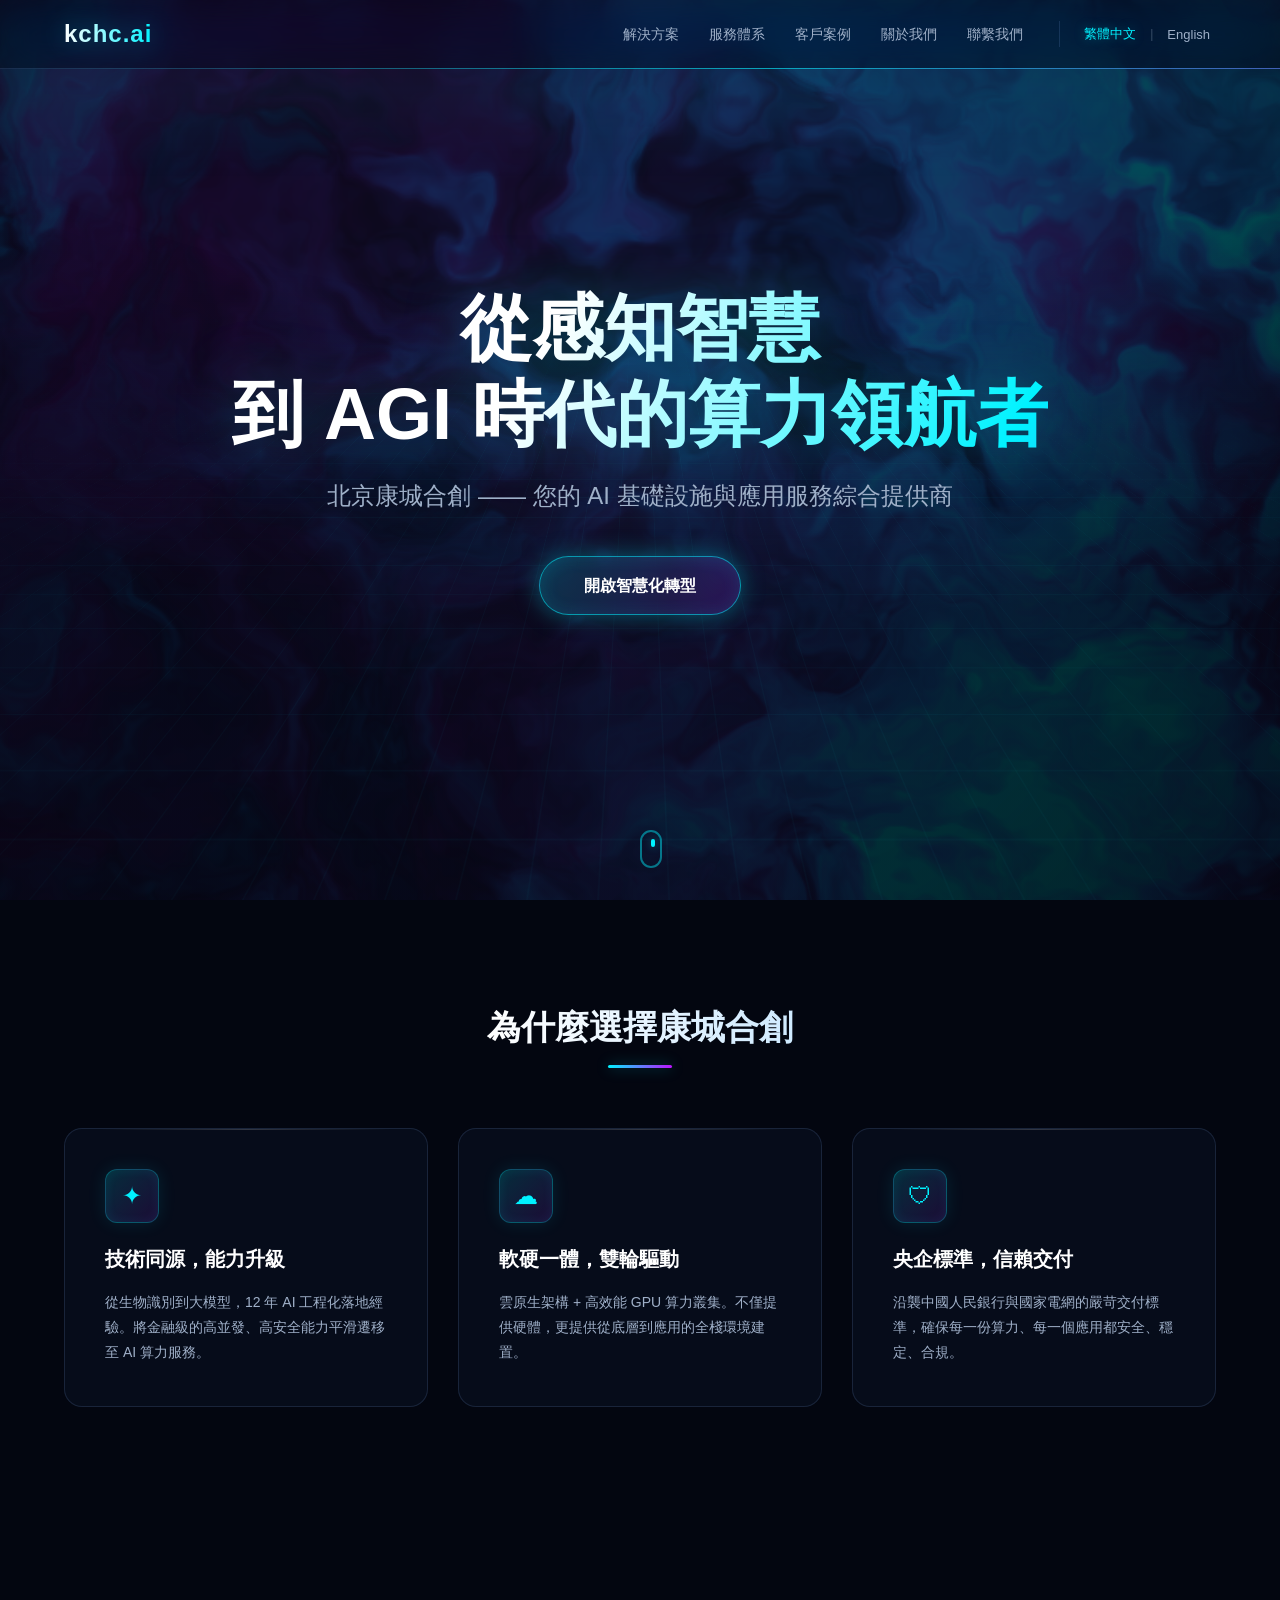
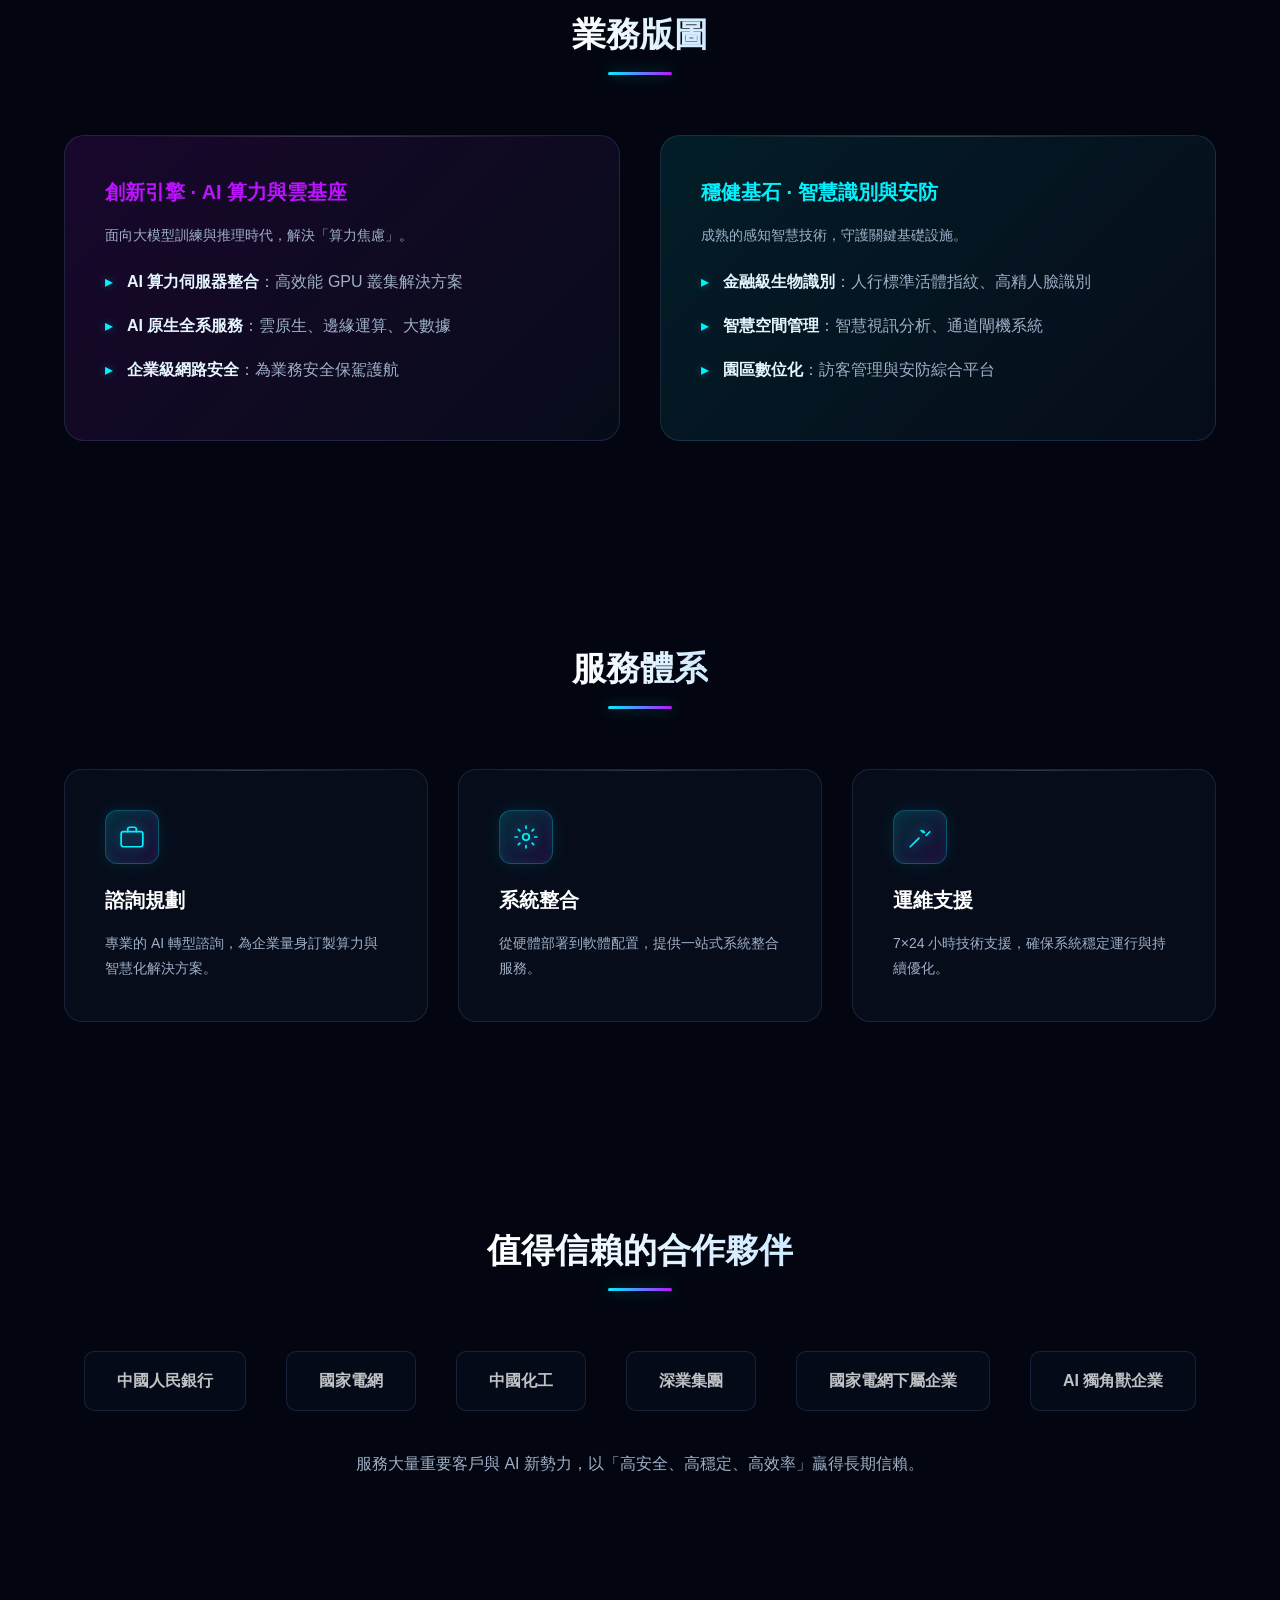
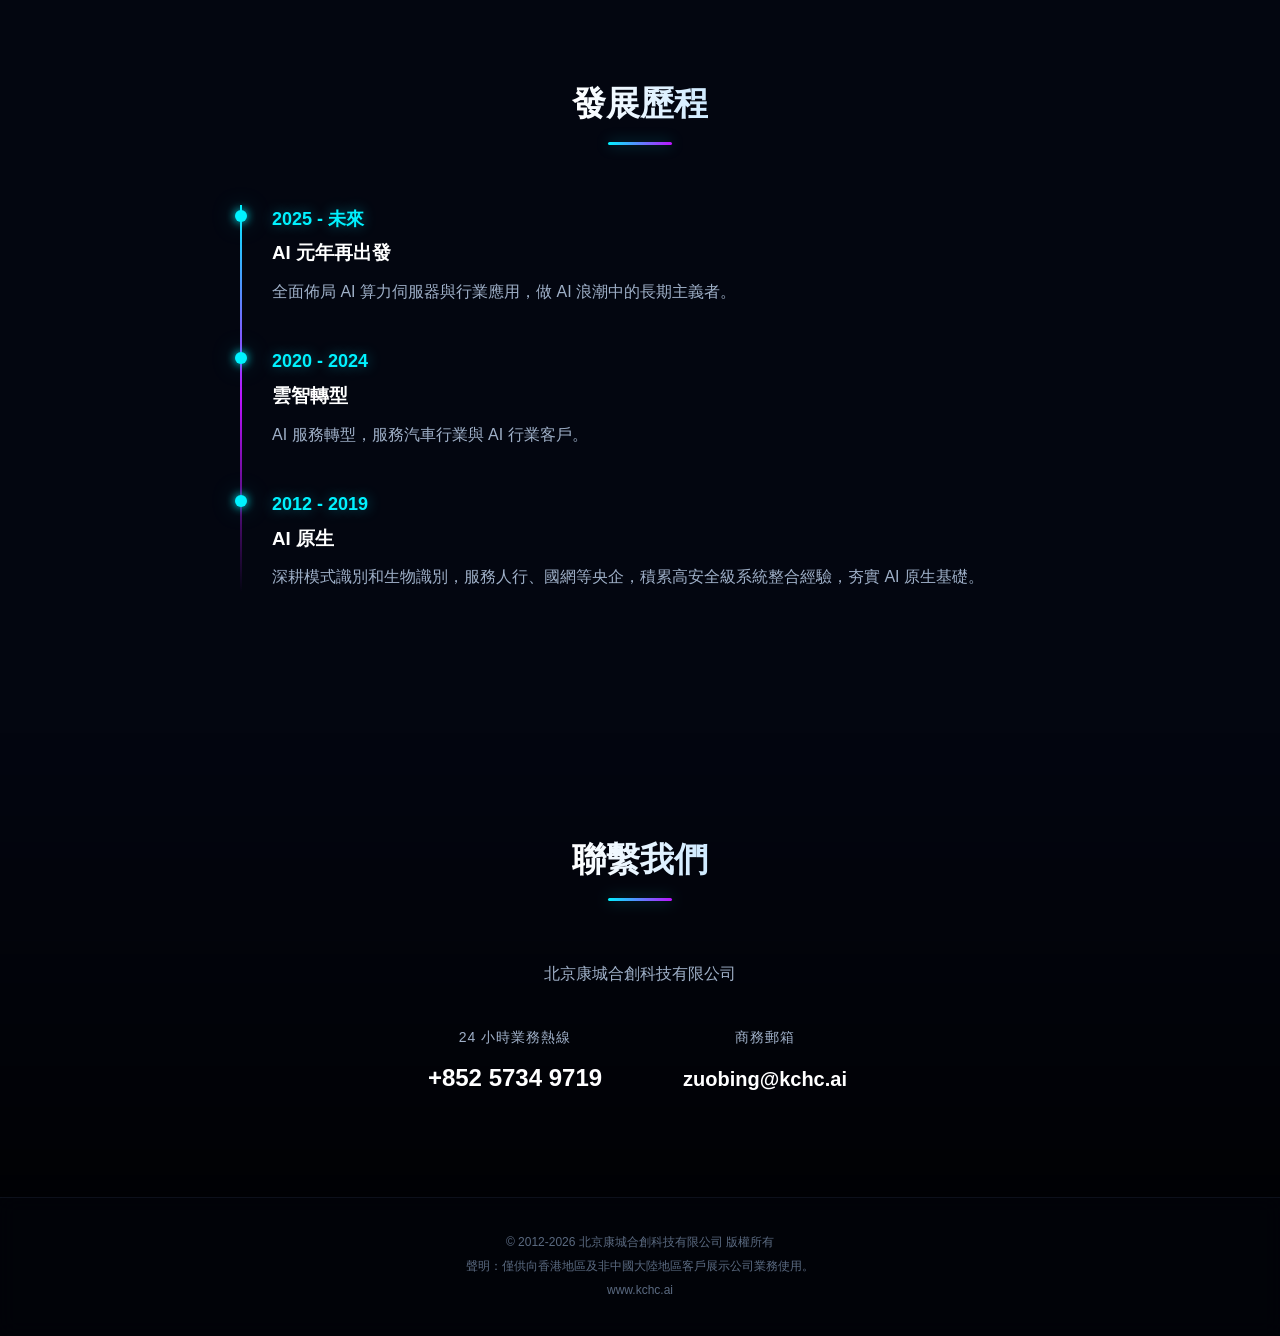
==== commit b8287a1b: "Add files via upload" ====
--- a/index.html
+++ b/index.html
@@ -4,7 +4,7 @@
     <meta charset="UTF-8">
     <meta name="viewport" content="width=device-width, initial-scale=1.0, maximum-scale=1.0, user-scalable=no">
     <meta name="description" content="北京康城合創 - AGI 時代的算力領航者，專業的 AI 基礎設施與應用服務綜合提供商">
-    <meta name="keywords" content="AI算力,人工智能,大模型,生物識別,火山引擎,北京康城合創">
+    <meta name="keywords" content="AI算力,人工智慧,大模型,生物識別,北京康城合創">
     <title>北京康城合創 | kchc.ai - AGI 時代的算力領航者</title>
     <link rel="stylesheet" href="styles.css">
     <noscript><style>body { opacity: 1 !important; }</style></noscript>
@@ -43,10 +43,10 @@
     </header>
 
     <section class="hero">
-        <h1 data-i18n-html="hero.title">從感知智能<br>到 AGI 時代的算力領航者</h1>
+        <h1 data-i18n-html="hero.title">從感知智慧<br>到 AGI 時代的算力領航者</h1>
         <p data-i18n="hero.subtitle">北京康城合創 —— 您的 AI 基礎設施與應用服務綜合提供商</p>
         <div onclick="document.getElementById('contact').scrollIntoView({behavior: 'smooth'})" class="cta-btn" data-i18n="hero.cta">
-            開啟智能化轉型
+            開啟智慧化轉型
         </div>
         <div class="scroll-indicator" aria-hidden="true"></div>
     </section>
@@ -62,7 +62,7 @@
             <div class="card">
                 <div class="icon-box">☁</div>
                 <h3 data-i18n="about.card2.title">軟硬一體，雙輪驅動</h3>
-                <p data-i18n="about.card2.text">火山引擎雲原生架構 + 高效能 GPU 算力叢集。不僅提供硬體，更提供從底層到應用的全棧環境建置。</p>
+                <p data-i18n="about.card2.text">雲原生架構 + 高效能 GPU 算力叢集。不僅提供硬體，更提供從底層到應用的全棧環境建置。</p>
             </div>
             <div class="card">
                 <div class="icon-box">🛡</div>
@@ -80,16 +80,16 @@
                 <p style="margin-bottom: 20px;" data-i18n="solutions.engine.intro">面向大模型訓練與推理時代，解決「算力焦慮」。</p>
                 <ul class="biz-list">
                     <li data-i18n-html="solutions.engine.item1"><strong>AI 算力伺服器整合</strong>：高效能 GPU 叢集解決方案</li>
-                    <li data-i18n-html="solutions.engine.item2"><strong>火山引擎全系服務</strong>：雲原生、邊緣運算、大數據</li>
-                    <li data-i18n-html="solutions.engine.item3"><strong>企業級智連安全</strong>：代理「飛連」All-in-One 辦公安全平台</li>
+                    <li data-i18n-html="solutions.engine.item2"><strong>AI 原生全系服務</strong>：雲原生、邊緣運算、大數據</li>
+                    <li data-i18n-html="solutions.engine.item3"><strong>企業級網路安全</strong>：為業務安全保駕護航</li>
                 </ul>
             </div>
             <div class="biz-group biz-foundation card">
-                <h3 style="color: var(--accent-cyan);" data-i18n="solutions.foundation.title">穩健基石 · 智能識別與安防</h3>
-                <p style="margin-bottom: 20px;" data-i18n="solutions.foundation.intro">成熟的感知智能技術，守護國家關鍵基礎設施。</p>
+                <h3 style="color: var(--accent-cyan);" data-i18n="solutions.foundation.title">穩健基石 · 智慧識別與安防</h3>
+                <p style="margin-bottom: 20px;" data-i18n="solutions.foundation.intro">成熟的感知智慧技術，守護關鍵基礎設施。</p>
                 <ul class="biz-list">
                     <li data-i18n-html="solutions.foundation.item1"><strong>金融級生物識別</strong>：人行標準活體指紋、高精人臉識別</li>
-                    <li data-i18n-html="solutions.foundation.item2"><strong>智慧空間管理</strong>：智能視訊分析、通道閘機系統</li>
+                    <li data-i18n-html="solutions.foundation.item2"><strong>智慧空間管理</strong>：智慧視訊分析、通道閘機系統</li>
                     <li data-i18n-html="solutions.foundation.item3"><strong>園區數位化</strong>：訪客管理與安防綜合平台</li>
                 </ul>
             </div>
@@ -107,7 +107,7 @@
                     </svg>
                 </div>
                 <h3 data-i18n="services.card1.title">諮詢規劃</h3>
-                <p data-i18n="services.card1.text">專業的 AI 轉型諮詢，為企業量身訂製算力與智能化解決方案。</p>
+                <p data-i18n="services.card1.text">專業的 AI 轉型諮詢，為企業量身訂製算力與智慧化解決方案。</p>
             </div>
             <div class="card">
                 <div class="icon-box" aria-hidden="true">
@@ -141,8 +141,8 @@
             <div class="logo-item" data-i18n="cases.logo2">國家電網</div>
             <div class="logo-item" data-i18n="cases.logo3">中國化工</div>
             <div class="logo-item" data-i18n="cases.logo4">深業集團</div>
-            <div class="logo-item" data-i18n="cases.logo5">字節跳動 | 火山引擎</div>
-            <div class="logo-item" data-i18n="cases.logo6">自動駕駛獨角獸企業</div>
+            <div class="logo-item" data-i18n="cases.logo5">國家電網下屬企業</div>
+            <div class="logo-item" data-i18n="cases.logo6">AI 獨角獸企業</div>
         </div>
         <div style="text-align: center; margin-top: 40px; color: var(--text-sub);">
             <p data-i18n="cases.summary">服務大量重要客戶與 AI 新勢力，以「高安全、高穩定、高效率」贏得長期信賴。</p>
@@ -160,7 +160,7 @@
             <div class="timeline-item">
                 <span class="year" data-i18n="timeline.item2.year">2020 - 2024</span>
                 <h3 data-i18n="timeline.item2.title">雲智轉型</h3>
-                <p data-i18n="timeline.item2.text">攜手字節跳動火山引擎，代理飛連與雲服務，服務自動駕駛與 AI 行業客戶。</p>
+                <p data-i18n="timeline.item2.text">AI 服務轉型，服務汽車行業與 AI 行業客戶。</p>
             </div>
             <div class="timeline-item">
                 <span class="year" data-i18n="timeline.item3.year">2012 - 2019</span>
